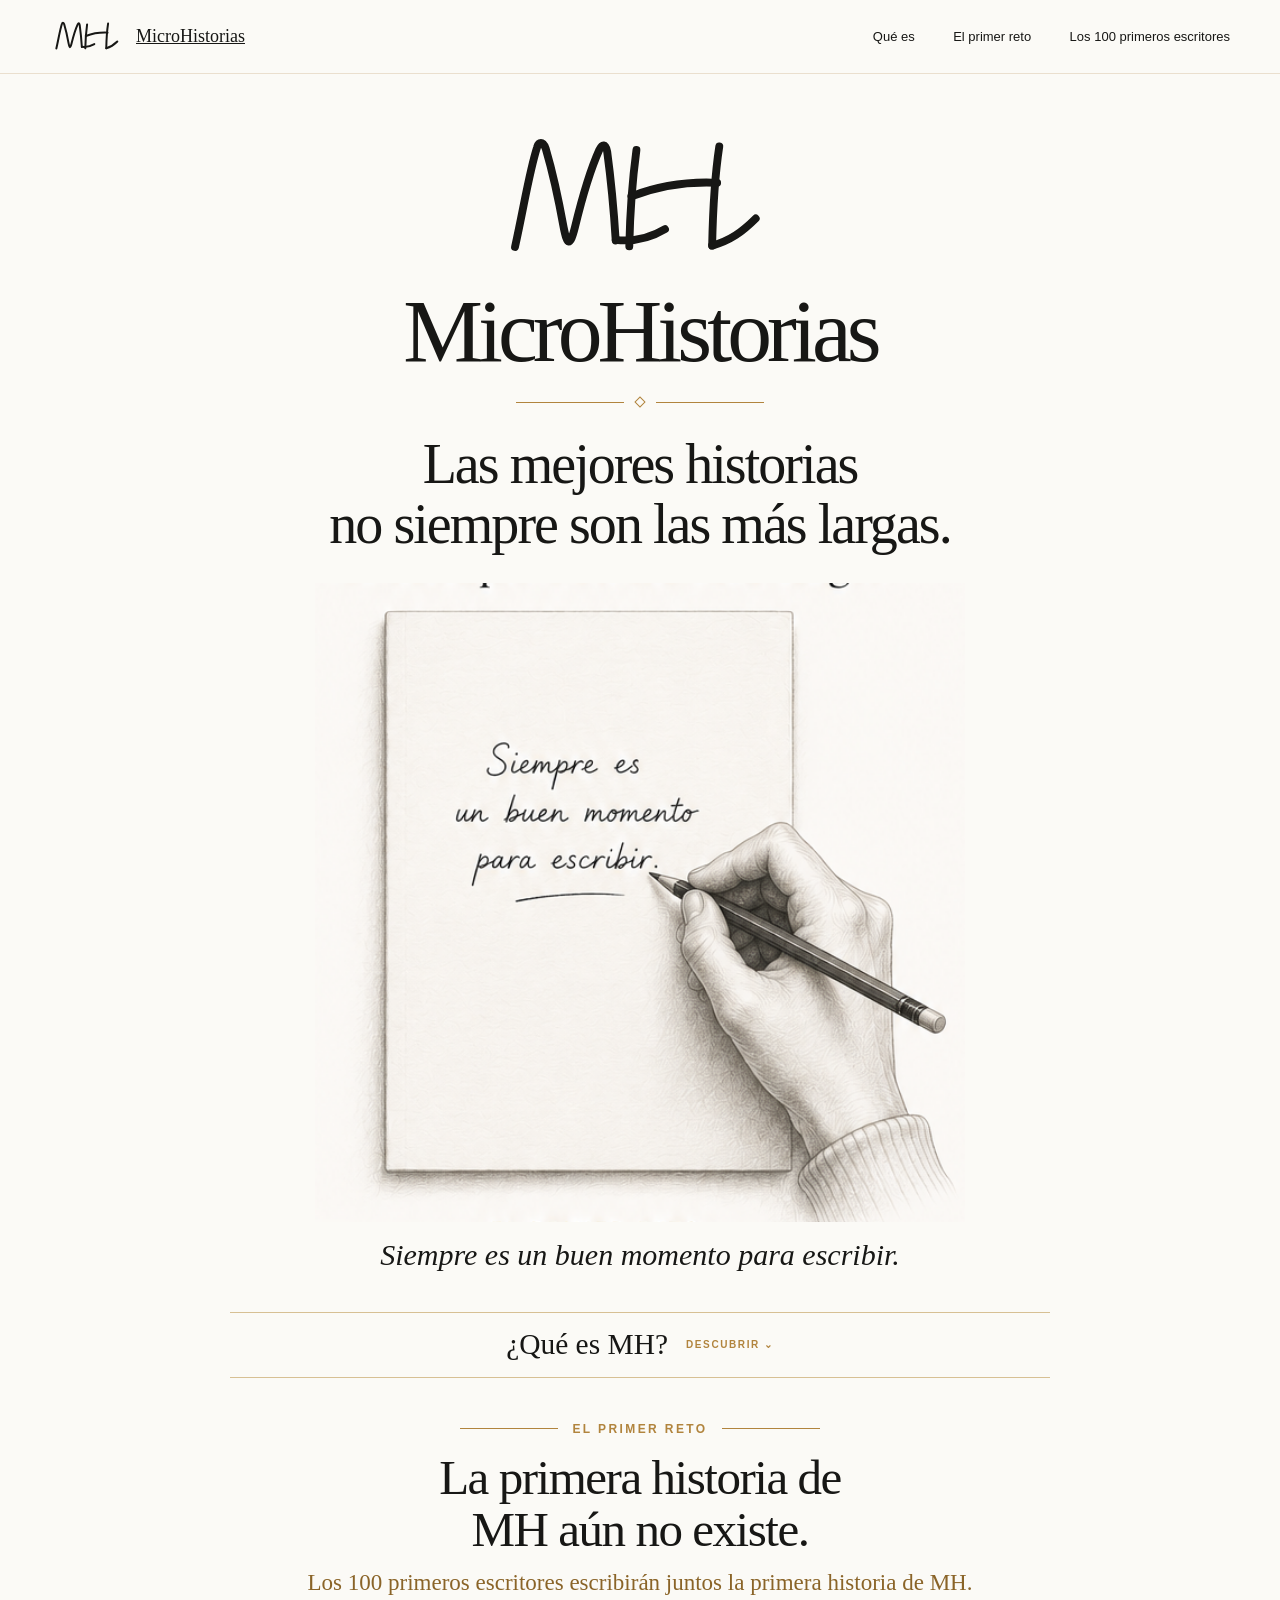
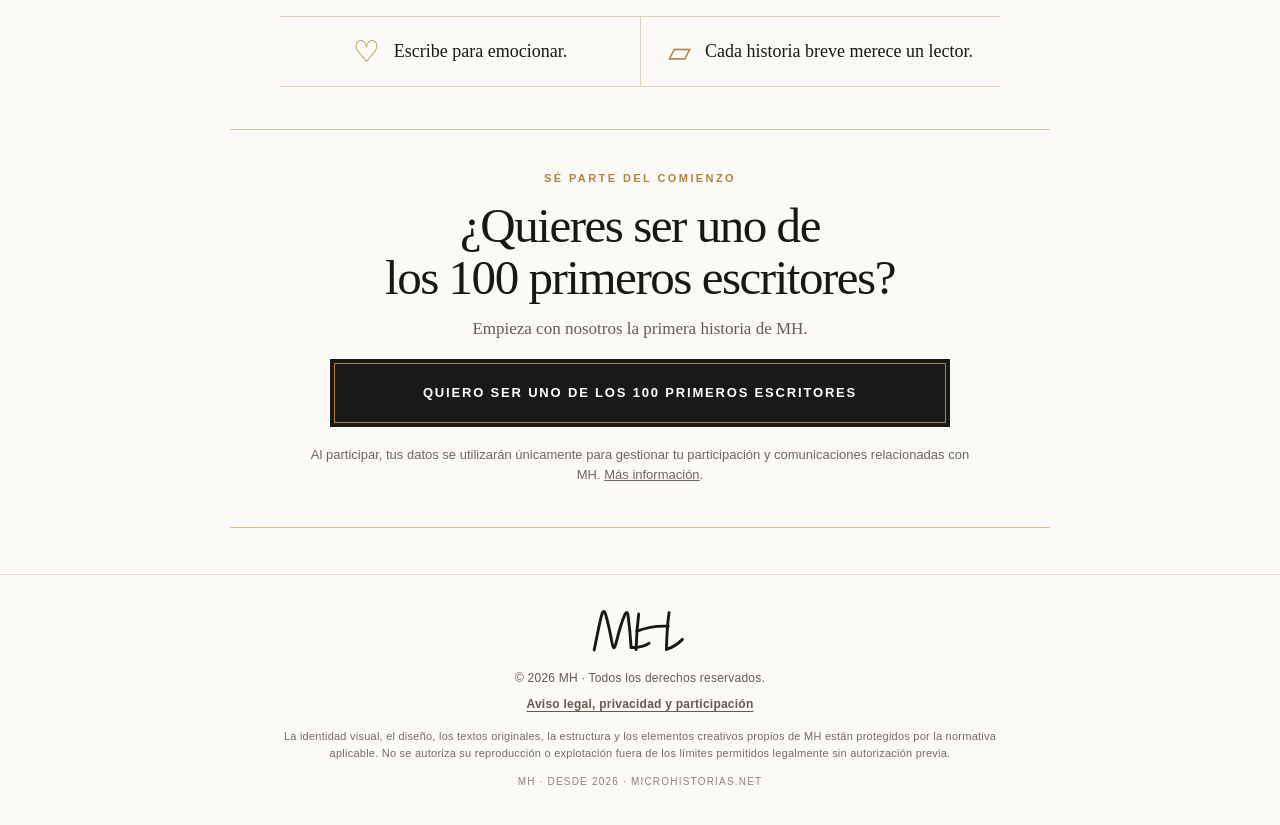
==== index.html @ b9668e1f "Add files via upload" ====
<!doctype html>
<html lang="es">
<head>
  <meta charset="utf-8">
  <meta name="viewport" content="width=device-width, initial-scale=1">
  <meta name="theme-color" content="#fbfaf6">
  <title>MH · MicroHistorias — Historias breves que emocionan</title>
  <meta name="description" content="MH · MicroHistorias es una comunidad para escribir, leer y compartir historias breves. Los 100 primeros escritores crearán juntos la primera historia de la comunidad.">
  <link rel="canonical" href="https://microhistorias.net/">
  <meta property="og:title" content="MH · MicroHistorias">
  <meta property="og:description" content="Las mejores historias no siempre son las más largas.">
  <meta property="og:type" content="website">
  <meta property="og:url" content="https://microhistorias.net/">
  <meta property="og:image" content="https://microhistorias.net/assets/social-share.jpg">
  <link rel="stylesheet" href="style.css">
</head>
<body>
  <header class="site-header">
    <a class="brand" href="#inicio" aria-label="MH · MicroHistorias">
      <img class="mh-logo-small" src="assets/mh-manuscrito.svg" alt="MH">
      <span class="brand-word">MicroHistorias</span>
    </a>
    <nav aria-label="Navegación principal">
      <a href="#que-es">Qué es</a>
      <a href="#reto">El primer reto</a>
      <a href="#participar">Los 100 primeros escritores</a>
    </nav>
  </header>

  <main id="inicio">
    <section class="hero">
      <img class="mh-logo-hero" src="assets/mh-manuscrito.svg" alt="MH">
      <div class="brand-large">MicroHistorias</div>
      <div class="ornament"><span></span><i></i><span></span></div>
      <h1>Las mejores historias<br>no siempre son las más largas.</h1>
      <div class="writing-wrap">
        <img src="assets/mano-escritura.png" alt="Una mano escribiendo sobre una hoja">
      </div>
      <p class="hero-line">Siempre es un buen momento para escribir.</p>
    </section>

    <section class="about" id="que-es">
      <details>
        <summary>
          <span>¿Qué es MH?</span>
          <small>Descubrir ⌄</small>
        </summary>
        <div class="paper-note">
          <h2>Bienvenido.</h2>
          <p>MH nace para quienes creen que una buena historia no necesita muchas páginas.</p>
          <p>Es una comunidad para escribir, leer y compartir historias breves.</p>
          <p>Un lugar para emocionar con pocas palabras y descubrir el placer de escribir.</p>
        </div>
      </details>
    </section>

    <section class="challenge" id="reto">
      <div class="section-label"><span></span><b>El primer reto</b><span></span></div>
      <h2>La primera historia de<br>MH aún no existe.</h2>
      <p class="lead">Los 100 primeros escritores escribirán juntos la primera historia de MH.</p>
      <div class="principles">
        <div><strong>♡</strong><p>Escribe para emocionar.</p></div>
        <div><strong>▱</strong><p>Cada historia breve merece un lector.</p></div>
      </div>
    </section>

    <section class="participate" id="participar">
      <p class="eyebrow">Sé parte del comienzo</p>
      <h2>¿Quieres ser uno de<br>los 100 primeros escritores?</h2>
      <p>Empieza con nosotros la primera historia de MH.</p>
      <a class="cta" href="mailto:info@microhistorias.net?subject=Quiero%20participar%20en%20MH&body=Hola%20MH%2C%0A%0AQuiero%20participar%20en%20MH.%0A%0ANombre%3A%0A%0A---%0AAl%20enviar%20este%20correo%2C%20autorizo%20a%20MH%20a%20utilizar%20mi%20nombre%20y%20direcci%C3%B3n%20de%20correo%20exclusivamente%20para%20gestionar%20mi%20participaci%C3%B3n%20y%20enviarme%20comunicaciones%20directamente%20relacionadas%20con%20MH.%20Puedo%20solicitar%20la%20baja%20en%20cualquier%20momento%20escribiendo%20a%20info%40microhistorias.net.%20He%20le%C3%ADdo%20el%20Aviso%20legal%20y%20la%20Pol%C3%ADtica%20de%20Privacidad%20de%20MH.">
        Quiero ser uno de los 100 primeros escritores
      </a>
      <p class="privacy-short">Al participar, tus datos se utilizarán únicamente para gestionar tu participación y comunicaciones relacionadas con MH. <a href="aviso-legal.html#privacidad">Más información</a>.</p>
    </section>
  </main>

  <footer class="site-footer">
    <img class="mh-logo-footer" src="assets/mh-manuscrito.svg" alt="MH">
    <p>© 2026 MH · Todos los derechos reservados.</p>
    <p><a class="legal-main-link" href="aviso-legal.html">Aviso legal, privacidad y participación</a></p>
    <p class="legal-note">La identidad visual, el diseño, los textos originales, la estructura y los elementos creativos propios de MH están protegidos por la normativa aplicable. No se autoriza su reproducción o explotación fuera de los límites permitidos legalmente sin autorización previa.</p>
    <p class="since">MH · Desde 2026 · microhistorias.net</p>
  </footer>
</body>
</html>
---- style.css ----
:root{
  --paper:#fbfaf6;
  --ink:#171715;
  --gold:#b1843d;
  --line:#dfd2bd;
  --soft:#f6f1e8;
  --muted:#625b51;
}
*{box-sizing:border-box}
html{scroll-behavior:smooth;scroll-padding-top:88px}
body{margin:0;background:var(--paper);color:var(--ink);font-family:Georgia,"Times New Roman",serif;-webkit-font-smoothing:antialiased}
a{color:inherit}
.site-header{position:sticky;top:0;z-index:50;min-height:74px;display:flex;align-items:center;justify-content:space-between;gap:28px;padding:0 max(24px,calc((100vw - 1180px)/2));background:rgba(251,250,246,.96);border-bottom:1px solid #eadfce;backdrop-filter:blur(10px)}
.brand-mark{display:block;width:76px;height:48px;flex:0 0 auto;text-decoration:none}
.brand-mark svg{display:block;width:100%;height:100%;overflow:visible}
.brand-mark text{font:italic 64px "Brush Script MT","Segoe Script","Snell Roundhand",cursive;fill:var(--ink)}
.brand-mark path{fill:none;stroke:var(--ink);stroke-width:2;stroke-linecap:round}
.site-header nav{display:flex;align-items:center;gap:clamp(24px,3vw,46px);font:13px Arial,sans-serif;white-space:nowrap}
.site-header nav a{text-decoration:none}.site-header nav a:hover{opacity:.58}
.menu-toggle{display:none;border:0;background:transparent;color:var(--ink);font:13px Arial,sans-serif;padding:10px 0}
.hero{width:min(1040px,calc(100% - 40px));margin:auto;text-align:center;padding:44px 0 2px}
.brand-large{font-size:clamp(56px,7vw,92px);letter-spacing:-.055em;line-height:.94;margin:0}
.ornament{display:flex;align-items:center;justify-content:center;gap:12px;margin:25px 0 29px;color:var(--gold)}
.ornament span{width:108px;height:1px;background:currentColor}.ornament i{width:8px;height:8px;border:1px solid currentColor;transform:rotate(45deg)}
h1{font-size:clamp(38px,4.45vw,56px);line-height:1.07;font-weight:400;letter-spacing:-.035em;margin:0 0 20px}
.writing-wrap{width:min(570px,92%);margin:0 auto;overflow:hidden}.writing-wrap img{width:100%;height:auto;display:block}
.about{width:min(820px,calc(100% - 40px));margin:-4px auto 42px}
.about details{border-top:1px solid #d7c094;border-bottom:1px solid #d7c094}
.about summary{list-style:none;cursor:pointer;min-height:64px;display:flex;align-items:center;justify-content:center;gap:18px;font-size:clamp(22px,2.3vw,30px)}
.about summary::-webkit-details-marker{display:none}.about summary::marker{content:""}
.about summary small{color:var(--gold);font:700 10px Arial,sans-serif;letter-spacing:.16em;text-transform:uppercase}
.paper-note{margin:0 0 22px;padding:38px 48px;background:var(--soft);border:1px solid #eadfce;box-shadow:0 14px 36px rgba(58,43,19,.045);font-family:"Bradley Hand","Segoe Print","Apple Chancery",cursive}
.paper-note h2{font-size:38px;margin:0 0 14px;font-weight:400}.paper-note p{font-size:22px;line-height:1.45;margin:0 0 12px}
.challenge{width:min(940px,calc(100% - 40px));margin:auto;text-align:center;padding:0 0 38px}
.section-label{display:flex;justify-content:center;align-items:center;gap:14px;color:var(--gold);font:700 12px Arial,sans-serif;letter-spacing:.2em;text-transform:uppercase}
.section-label span{width:98px;height:1px;background:currentColor}
.challenge h2,.participate h2{font-size:clamp(34px,4vw,49px);line-height:1.07;font-weight:400;letter-spacing:-.03em;margin:16px 0 0}
.lead{font-size:clamp(18px,2vw,23px);color:#8a6428;max-width:760px;margin:13px auto 20px}
.principles{width:min(720px,100%);margin:auto;display:grid;grid-template-columns:1fr 1fr;border-top:1px solid var(--line);border-bottom:1px solid var(--line)}
.principles>div{display:flex;align-items:center;justify-content:center;gap:14px;padding:17px 20px}.principles>div+div{border-left:1px solid var(--line)}
.principles strong{color:var(--gold);font:30px Arial}.principles p{font-size:18px;margin:0}
.participate{width:min(820px,calc(100% - 40px));margin:0 auto 50px;padding:34px 36px 42px;text-align:center;border-top:1px solid #d7c094;border-bottom:1px solid #d7c094}
.eyebrow{color:var(--gold);font:700 11px Arial,sans-serif;letter-spacing:.22em;text-transform:uppercase;margin:0 0 10px}
.participate>p:not(.eyebrow){font-size:17px;color:var(--muted);margin:14px 0 20px}
.cta{display:inline-flex;align-items:center;justify-content:center;width:min(620px,100%);min-height:68px;padding:17px 24px;background:#191917;color:#fff;text-decoration:none;outline:1px solid var(--gold);outline-offset:-5px;font:700 13px/1.35 Arial,sans-serif;letter-spacing:.14em;text-transform:uppercase;transition:transform .18s ease,opacity .18s ease}
.cta:hover{transform:translateY(-1px);opacity:.92}
.faq{width:min(820px,calc(100% - 40px));margin:0 auto 62px;text-align:center}
.faq>h2{font-size:42px;font-weight:400;margin:0 0 22px}.faq>.eyebrow{margin-bottom:5px}
.faq details{text-align:left;border-top:1px solid var(--line);padding:0}.faq details:last-child{border-bottom:1px solid var(--line)}
.faq summary{cursor:pointer;list-style:none;font-size:20px;padding:19px 42px 19px 0;position:relative}.faq summary::-webkit-details-marker{display:none}.faq summary::marker{content:""}
.faq summary::after{content:"+";position:absolute;right:4px;top:16px;color:var(--gold);font:26px Arial,sans-serif}.faq details[open] summary::after{content:"−"}
.faq p{font-size:17px;line-height:1.55;color:var(--muted);margin:0;padding:0 44px 20px 0}
footer{text-align:center;border-top:1px solid #eadfce;padding:24px 20px 30px;font:12px Arial,sans-serif;color:var(--muted)}
footer p{margin:4px 0}.footer-flourish{color:var(--gold);font-size:22px;margin-bottom:6px}.domain{letter-spacing:.22em;color:var(--ink);margin-top:12px}
@media(max-width:760px){
  html{scroll-padding-top:68px}
  .site-header{min-height:64px;padding:0 16px;align-items:center}
  .brand-mark{width:64px;height:42px}
  .menu-toggle{display:block}
  .site-header nav{position:absolute;left:0;right:0;top:64px;display:none;flex-direction:column;align-items:flex-start;gap:0;padding:8px 18px 16px;background:rgba(251,250,246,.99);border-bottom:1px solid #eadfce;white-space:normal}
  .site-header nav.is-open{display:flex}.site-header nav a{width:100%;padding:12px 0;border-bottom:1px solid #eee4d5}
  .hero{padding-top:28px;width:calc(100% - 28px)}
  .brand-large{font-size:clamp(48px,15vw,66px)}
  .ornament{margin:18px 0 22px}.ornament span{width:58px}
  h1{font-size:clamp(31px,9.5vw,41px);margin-bottom:12px}
  .writing-wrap{width:min(430px,100%)}
  .about,.challenge,.participate,.faq{width:calc(100% - 28px)}
  .about{margin-top:0;margin-bottom:36px}.about summary{min-height:58px;flex-direction:column;gap:3px;font-size:23px}.paper-note{padding:28px 20px}.paper-note h2{font-size:32px}.paper-note p{font-size:19px}
  .challenge{padding-bottom:34px}.section-label span{width:44px}.challenge h2,.participate h2{font-size:clamp(31px,9.2vw,40px)}.lead{font-size:17px;max-width:320px}
  .principles{grid-template-columns:1fr}.principles>div{padding:14px}.principles>div+div{border-left:0;border-top:1px solid var(--line)}.principles p{font-size:17px}
  .participate{padding:28px 14px 34px;margin-bottom:42px}.participate>p:not(.eyebrow){font-size:16px}.cta{min-height:62px;font-size:11px;letter-spacing:.09em;padding:15px 16px}
  .faq{margin-bottom:46px}.faq>h2{font-size:36px}.faq summary{font-size:18px;padding:17px 36px 17px 0}.faq p{font-size:16px;padding-right:28px}
}
@media(prefers-reduced-motion:reduce){html{scroll-behavior:auto}.cta{transition:none}}


/* ===== MH V3 ===== */
.mh-mark,.mh-hero,.footer-mark{
  font-family:"Bradley Hand","Segoe Print","Apple Chancery","Snell Roundhand",cursive;
  font-style:italic;
  font-weight:400;
}
.brand{display:flex;align-items:center;gap:12px}
.mh-mark{font-size:38px;line-height:1;transform:rotate(-5deg);letter-spacing:-.08em}
.brand-word{font-size:18px}
.mh-hero{font-size:clamp(72px,10vw,120px);line-height:.8;margin-bottom:18px;transform:rotate(-4deg);letter-spacing:-.09em}
.hero-line{font-size:clamp(22px,2.6vw,30px);font-style:italic;margin:16px 0 8px}
.privacy-short{max-width:680px;margin:18px auto 0 !important;font:13px/1.55 Arial,sans-serif !important;color:#6d665d !important}
.privacy-short a{color:inherit}
.faq{width:min(820px,calc(100% - 40px));margin:0 auto 72px;padding-top:8px}
.faq>.eyebrow{text-align:center}
.faq details{border-top:1px solid var(--line);padding:0}
.faq details:last-child{border-bottom:1px solid var(--line)}
.faq summary{cursor:pointer;list-style:none;padding:22px 4px;font-size:21px;display:flex;justify-content:space-between;gap:20px}
.faq summary::-webkit-details-marker{display:none}
.faq summary::after{content:"+";font:24px Arial,sans-serif;color:var(--gold)}
.faq details[open] summary::after{content:"−"}
.faq details p{font-size:17px;line-height:1.55;color:#625b51;margin:0 4px 22px;max-width:720px}
.site-footer{text-align:center;border-top:1px solid #eadfce;padding:34px 20px 38px;font:12px/1.6 Arial,sans-serif;letter-spacing:.02em}
.footer-mark{font-size:52px;line-height:1;margin-bottom:8px;transform:rotate(-4deg)}
.site-footer nav{display:flex;justify-content:center;gap:18px;flex-wrap:wrap;margin:10px 0 16px}
.site-footer a{color:inherit}
.legal-note{max-width:850px;margin:0 auto;color:#736c62;font-size:11px}
.since{margin-top:16px;letter-spacing:.12em;text-transform:uppercase;font-size:10px;color:#8b8379}
.legal-page{width:min(820px,calc(100% - 40px));margin:0 auto;padding:72px 0 90px}
.legal-page .mh-hero{font-size:72px;text-align:center}
.legal-page h1{font-size:clamp(38px,5vw,56px);text-align:center;margin-bottom:34px}
.legal-page h2{font-size:28px;font-weight:400;margin:34px 0 12px}
.legal-page p,.legal-page li{font-size:17px;line-height:1.65}
.legal-page .legal-disclaimer{margin-top:42px;padding-top:20px;border-top:1px solid var(--line);font:13px/1.6 Arial,sans-serif;color:#6f685f}
.legal-page .back{display:inline-block;margin-top:36px;font:13px Arial,sans-serif;color:inherit}
@media(max-width:620px){
  .mh-mark{font-size:34px}
  .brand-word{display:none}
  .mh-hero{font-size:72px;margin-bottom:12px}
  .hero-line{font-size:21px}
  .site-footer nav{gap:12px}
}

/* ===== MH V4 ===== */
.legal-main-link{font-weight:700;text-underline-offset:3px}
.legal-intro{text-align:center;color:#6f685f;max-width:650px;margin:-12px auto 30px}
.legal-index{display:flex;justify-content:center;gap:10px 18px;flex-wrap:wrap;margin:0 auto 46px;padding:18px 0;border-top:1px solid var(--line);border-bottom:1px solid var(--line);font:12px Arial,sans-serif;text-transform:uppercase;letter-spacing:.09em}
.legal-index a{color:inherit;text-decoration:none}
.legal-page section{scroll-margin-top:90px}
.legal-page section+section{margin-top:42px}
@media(max-width:620px){
  .legal-index{justify-content:flex-start}
}

/* ===== MH V5 CORRECCIONES ===== */
.mh-logo-small{
  width:76px;
  height:auto;
  display:block;
}
.mh-logo-hero{
  width:min(300px,55vw);
  height:auto;
  display:block;
  margin:0 auto 12px;
}
.mh-logo-footer{
  width:110px;
  height:auto;
  display:block;
  margin:0 auto 8px;
}
.brand{
  display:flex;
  align-items:center;
  gap:10px;
}
.brand-word{
  font-size:18px;
}
.hero{
  width:min(1040px,calc(100% - 40px));
  margin:0 auto;
  text-align:center;
  padding:46px 0 20px;
}
.brand-large{
  margin-top:0;
}
.writing-wrap{
  width:min(650px,92%);
  margin:28px auto 0;
  display:flex;
  justify-content:center;
  align-items:center;
  overflow:visible;
}
.writing-wrap img{
  width:100%;
  max-width:650px;
  height:auto;
  display:block;
  margin:0 auto;
  object-fit:contain;
  object-position:center;
}
.hero-line{
  margin:16px auto 6px;
}
.about{
  margin-top:14px;
  margin-bottom:44px;
}
.challenge{
  padding-bottom:42px;
}
.participate{
  margin-bottom:46px;
  padding-top:42px;
  padding-bottom:42px;
}
.site-footer{
  padding-top:28px;
  padding-bottom:28px;
}
.site-footer p{
  margin:7px auto;
}
.legal-note{
  max-width:760px;
  margin-top:14px !important;
  line-height:1.55;
}
.since{
  margin-top:12px !important;
}
.faq{display:none!important}

@media(max-width:620px){
  .site-header{
    min-height:60px;
  }
  .mh-logo-small{
    width:60px;
  }
  .brand-word{
    display:none;
  }
  .hero{
    padding-top:24px;
    width:calc(100% - 24px);
  }
  .mh-logo-hero{
    width:min(240px,62vw);
    margin-bottom:8px;
  }
  .writing-wrap{
    width:96%;
    margin-top:18px;
  }
  .about{
    margin-top:6px;
    margin-bottom:36px;
  }
  .challenge{
    padding-bottom:34px;
  }
  .participate{
    margin-bottom:34px;
    padding:34px 16px;
  }
  .mh-logo-footer{
    width:90px;
  }
  .legal-note{
    max-width:95%;
  }
}
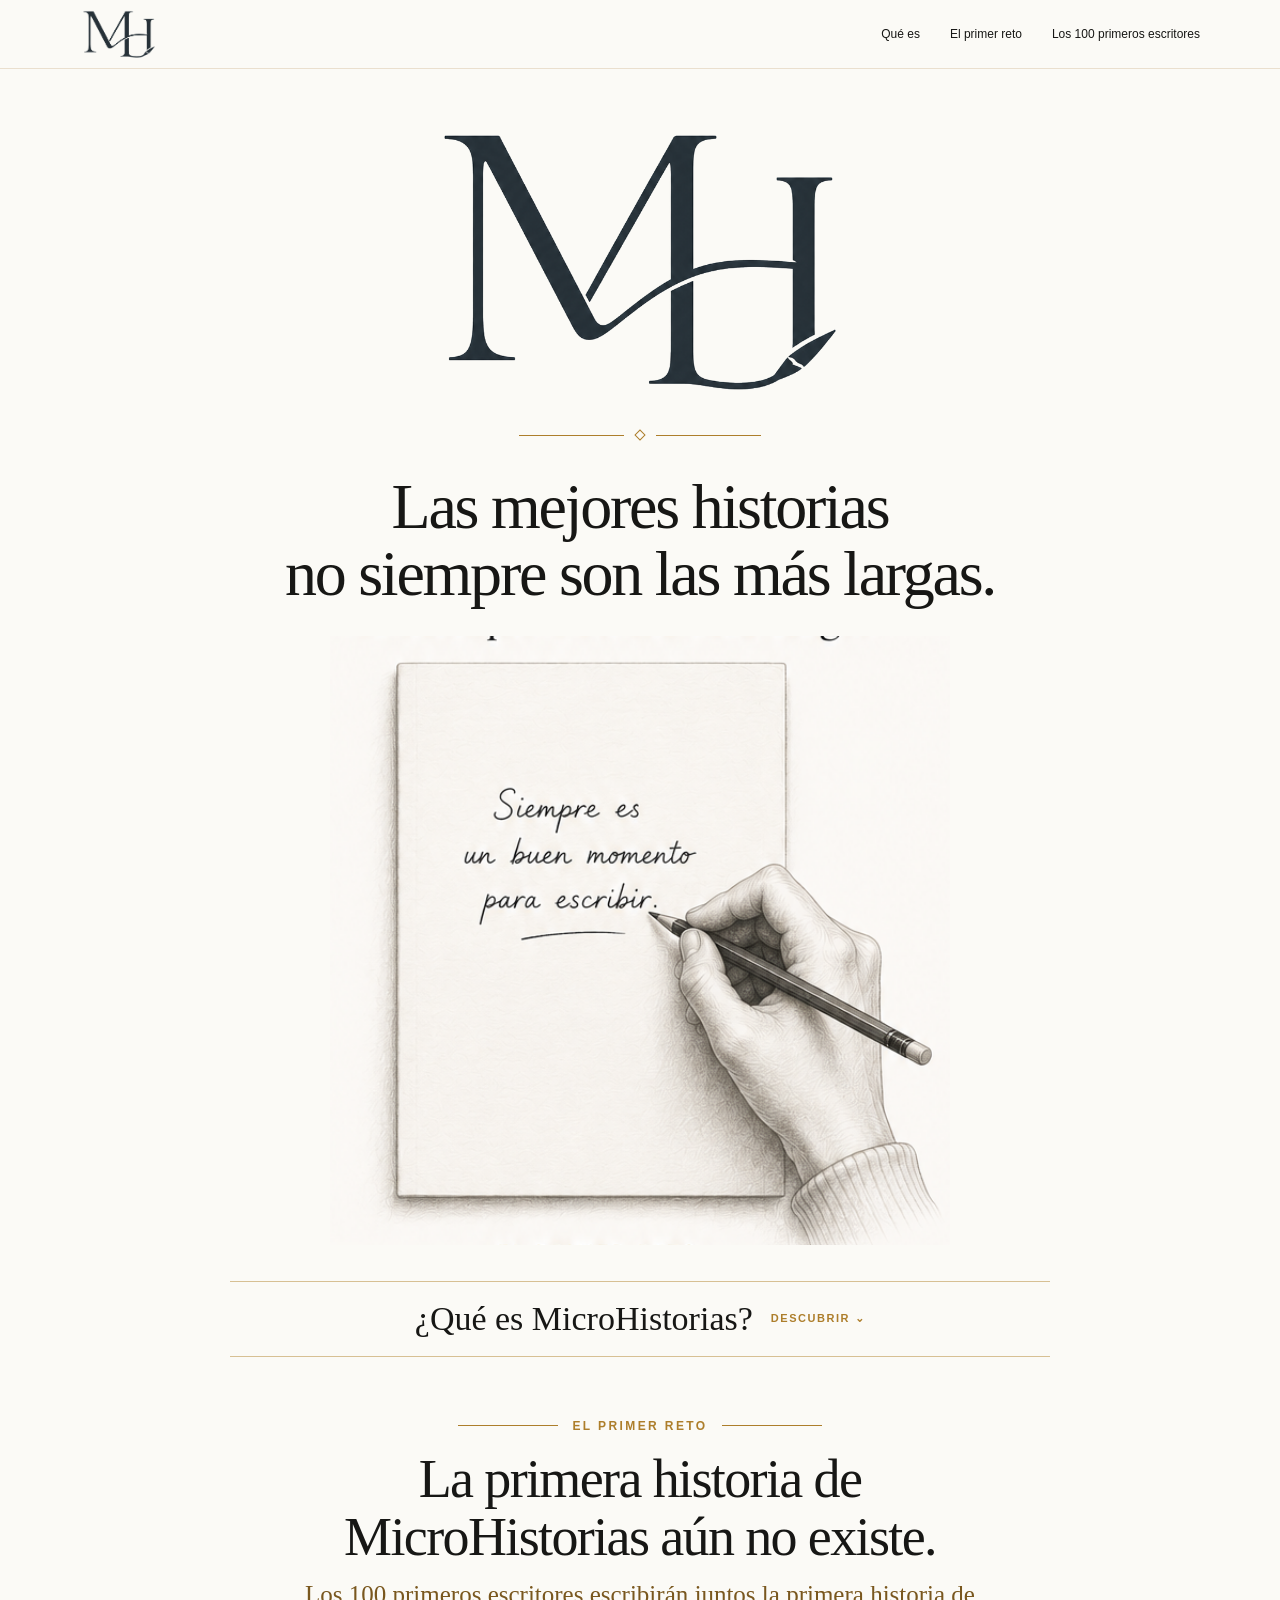
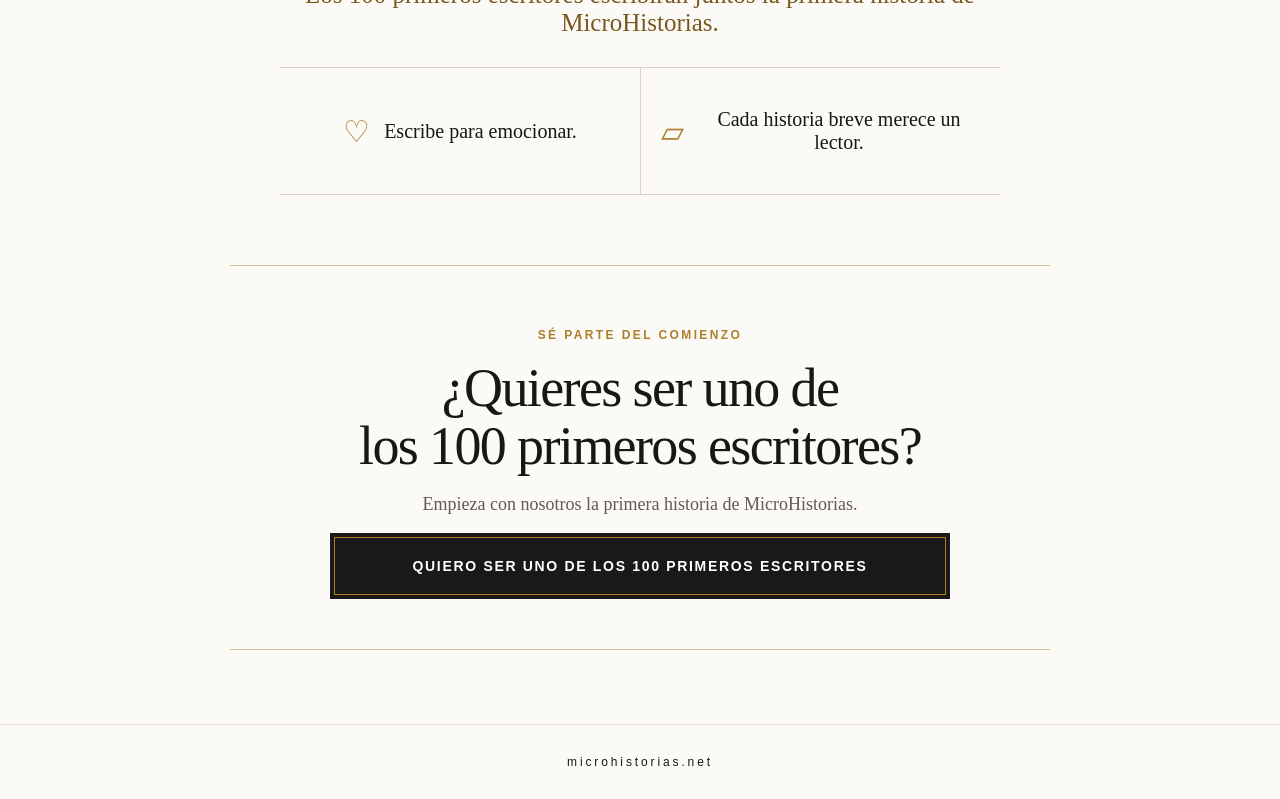
==== commit 0e4e5e01: "Add files via upload" ====
--- a/index.html
+++ b/index.html
@@ -4,23 +4,20 @@
   <meta charset="utf-8">
   <meta name="viewport" content="width=device-width, initial-scale=1">
   <meta name="theme-color" content="#fbfaf6">
-  <title>MH · MicroHistorias — Historias breves que emocionan</title>
-  <meta name="description" content="MH · MicroHistorias es una comunidad para escribir, leer y compartir historias breves. Los 100 primeros escritores crearán juntos la primera historia de la comunidad.">
-  <link rel="canonical" href="https://microhistorias.net/">
-  <meta property="og:title" content="MH · MicroHistorias">
+  <title>MicroHistorias — Historias breves que emocionan</title>
+  <meta name="description" content="MicroHistorias es una comunidad para escribir, leer y compartir historias breves. Los 100 primeros escritores crearán juntos la primera historia de la comunidad.">
+  <meta property="og:title" content="MicroHistorias">
   <meta property="og:description" content="Las mejores historias no siempre son las más largas.">
   <meta property="og:type" content="website">
   <meta property="og:url" content="https://microhistorias.net/">
-  <meta property="og:image" content="https://microhistorias.net/assets/social-share.jpg">
   <link rel="stylesheet" href="style.css">
 </head>
 <body>
   <header class="site-header">
-    <a class="brand" href="#inicio" aria-label="MH · MicroHistorias">
-      <img class="mh-logo-small" src="assets/mh-manuscrito.svg" alt="MH">
-      <span class="brand-word">MicroHistorias</span>
+    <a class="brand" href="#inicio" aria-label="MicroHistorias">
+      <img src="assets/logo-mh.png" alt="MicroHistorias">
     </a>
-    <nav aria-label="Navegación principal">
+    <nav>
       <a href="#que-es">Qué es</a>
       <a href="#reto">El primer reto</a>
       <a href="#participar">Los 100 primeros escritores</a>
@@ -29,25 +26,26 @@
 
   <main id="inicio">
     <section class="hero">
-      <img class="mh-logo-hero" src="assets/mh-manuscrito.svg" alt="MH">
-      <div class="brand-large">MicroHistorias</div>
+      <div class="brand-large" aria-label="MicroHistorias">
+        <img src="assets/logo-mh.png" alt="MicroHistorias">
+      </div>
       <div class="ornament"><span></span><i></i><span></span></div>
       <h1>Las mejores historias<br>no siempre son las más largas.</h1>
+
       <div class="writing-wrap">
-        <img src="assets/mano-escritura.png" alt="Una mano escribiendo sobre una hoja">
+        <img src="assets/mano-escritura.png" alt="Una mano escribiendo en una hoja">
       </div>
-      <p class="hero-line">Siempre es un buen momento para escribir.</p>
     </section>
 
     <section class="about" id="que-es">
       <details>
         <summary>
-          <span>¿Qué es MH?</span>
+          <span>¿Qué es MicroHistorias?</span>
           <small>Descubrir ⌄</small>
         </summary>
         <div class="paper-note">
           <h2>Bienvenido.</h2>
-          <p>MH nace para quienes creen que una buena historia no necesita muchas páginas.</p>
+          <p>MicroHistorias nace para quienes creen que una buena historia no necesita muchas páginas.</p>
           <p>Es una comunidad para escribir, leer y compartir historias breves.</p>
           <p>Un lugar para emocionar con pocas palabras y descubrir el placer de escribir.</p>
         </div>
@@ -56,8 +54,9 @@
 
     <section class="challenge" id="reto">
       <div class="section-label"><span></span><b>El primer reto</b><span></span></div>
-      <h2>La primera historia de<br>MH aún no existe.</h2>
-      <p class="lead">Los 100 primeros escritores escribirán juntos la primera historia de MH.</p>
+      <h2>La primera historia de<br>MicroHistorias aún no existe.</h2>
+      <p class="lead">Los 100 primeros escritores escribirán juntos la primera historia de MicroHistorias.</p>
+
       <div class="principles">
         <div><strong>♡</strong><p>Escribe para emocionar.</p></div>
         <div><strong>▱</strong><p>Cada historia breve merece un lector.</p></div>
@@ -67,20 +66,13 @@
     <section class="participate" id="participar">
       <p class="eyebrow">Sé parte del comienzo</p>
       <h2>¿Quieres ser uno de<br>los 100 primeros escritores?</h2>
-      <p>Empieza con nosotros la primera historia de MH.</p>
-      <a class="cta" href="mailto:info@microhistorias.net?subject=Quiero%20participar%20en%20MH&body=Hola%20MH%2C%0A%0AQuiero%20participar%20en%20MH.%0A%0ANombre%3A%0A%0A---%0AAl%20enviar%20este%20correo%2C%20autorizo%20a%20MH%20a%20utilizar%20mi%20nombre%20y%20direcci%C3%B3n%20de%20correo%20exclusivamente%20para%20gestionar%20mi%20participaci%C3%B3n%20y%20enviarme%20comunicaciones%20directamente%20relacionadas%20con%20MH.%20Puedo%20solicitar%20la%20baja%20en%20cualquier%20momento%20escribiendo%20a%20info%40microhistorias.net.%20He%20le%C3%ADdo%20el%20Aviso%20legal%20y%20la%20Pol%C3%ADtica%20de%20Privacidad%20de%20MH.">
+      <p>Empieza con nosotros la primera historia de MicroHistorias.</p>
+      <a class="cta" href="mailto:info@microhistorias.net?subject=Quiero%20ser%20uno%20de%20los%20100%20primeros%20escritores&body=Hola%20MicroHistorias%2C%0A%0AQuiero%20ser%20uno%20de%20los%20100%20primeros%20escritores.%0A%0ANombre%3A%0A">
         Quiero ser uno de los 100 primeros escritores
       </a>
-      <p class="privacy-short">Al participar, tus datos se utilizarán únicamente para gestionar tu participación y comunicaciones relacionadas con MH. <a href="aviso-legal.html#privacidad">Más información</a>.</p>
     </section>
   </main>
 
-  <footer class="site-footer">
-    <img class="mh-logo-footer" src="assets/mh-manuscrito.svg" alt="MH">
-    <p>© 2026 MH · Todos los derechos reservados.</p>
-    <p><a class="legal-main-link" href="aviso-legal.html">Aviso legal, privacidad y participación</a></p>
-    <p class="legal-note">La identidad visual, el diseño, los textos originales, la estructura y los elementos creativos propios de MH están protegidos por la normativa aplicable. No se autoriza su reproducción o explotación fuera de los límites permitidos legalmente sin autorización previa.</p>
-    <p class="since">MH · Desde 2026 · microhistorias.net</p>
-  </footer>
+  <footer>microhistorias.net</footer>
 </body>
 </html>
--- a/style.css
+++ b/style.css
@@ -1,254 +1,10 @@
-:root{
-  --paper:#fbfaf6;
-  --ink:#171715;
-  --gold:#b1843d;
-  --line:#dfd2bd;
-  --soft:#f6f1e8;
-  --muted:#625b51;
-}
-*{box-sizing:border-box}
-html{scroll-behavior:smooth;scroll-padding-top:88px}
-body{margin:0;background:var(--paper);color:var(--ink);font-family:Georgia,"Times New Roman",serif;-webkit-font-smoothing:antialiased}
-a{color:inherit}
-.site-header{position:sticky;top:0;z-index:50;min-height:74px;display:flex;align-items:center;justify-content:space-between;gap:28px;padding:0 max(24px,calc((100vw - 1180px)/2));background:rgba(251,250,246,.96);border-bottom:1px solid #eadfce;backdrop-filter:blur(10px)}
-.brand-mark{display:block;width:76px;height:48px;flex:0 0 auto;text-decoration:none}
-.brand-mark svg{display:block;width:100%;height:100%;overflow:visible}
-.brand-mark text{font:italic 64px "Brush Script MT","Segoe Script","Snell Roundhand",cursive;fill:var(--ink)}
-.brand-mark path{fill:none;stroke:var(--ink);stroke-width:2;stroke-linecap:round}
-.site-header nav{display:flex;align-items:center;gap:clamp(24px,3vw,46px);font:13px Arial,sans-serif;white-space:nowrap}
-.site-header nav a{text-decoration:none}.site-header nav a:hover{opacity:.58}
-.menu-toggle{display:none;border:0;background:transparent;color:var(--ink);font:13px Arial,sans-serif;padding:10px 0}
-.hero{width:min(1040px,calc(100% - 40px));margin:auto;text-align:center;padding:44px 0 2px}
-.brand-large{font-size:clamp(56px,7vw,92px);letter-spacing:-.055em;line-height:.94;margin:0}
-.ornament{display:flex;align-items:center;justify-content:center;gap:12px;margin:25px 0 29px;color:var(--gold)}
-.ornament span{width:108px;height:1px;background:currentColor}.ornament i{width:8px;height:8px;border:1px solid currentColor;transform:rotate(45deg)}
-h1{font-size:clamp(38px,4.45vw,56px);line-height:1.07;font-weight:400;letter-spacing:-.035em;margin:0 0 20px}
-.writing-wrap{width:min(570px,92%);margin:0 auto;overflow:hidden}.writing-wrap img{width:100%;height:auto;display:block}
-.about{width:min(820px,calc(100% - 40px));margin:-4px auto 42px}
-.about details{border-top:1px solid #d7c094;border-bottom:1px solid #d7c094}
-.about summary{list-style:none;cursor:pointer;min-height:64px;display:flex;align-items:center;justify-content:center;gap:18px;font-size:clamp(22px,2.3vw,30px)}
-.about summary::-webkit-details-marker{display:none}.about summary::marker{content:""}
-.about summary small{color:var(--gold);font:700 10px Arial,sans-serif;letter-spacing:.16em;text-transform:uppercase}
-.paper-note{margin:0 0 22px;padding:38px 48px;background:var(--soft);border:1px solid #eadfce;box-shadow:0 14px 36px rgba(58,43,19,.045);font-family:"Bradley Hand","Segoe Print","Apple Chancery",cursive}
-.paper-note h2{font-size:38px;margin:0 0 14px;font-weight:400}.paper-note p{font-size:22px;line-height:1.45;margin:0 0 12px}
-.challenge{width:min(940px,calc(100% - 40px));margin:auto;text-align:center;padding:0 0 38px}
-.section-label{display:flex;justify-content:center;align-items:center;gap:14px;color:var(--gold);font:700 12px Arial,sans-serif;letter-spacing:.2em;text-transform:uppercase}
-.section-label span{width:98px;height:1px;background:currentColor}
-.challenge h2,.participate h2{font-size:clamp(34px,4vw,49px);line-height:1.07;font-weight:400;letter-spacing:-.03em;margin:16px 0 0}
-.lead{font-size:clamp(18px,2vw,23px);color:#8a6428;max-width:760px;margin:13px auto 20px}
-.principles{width:min(720px,100%);margin:auto;display:grid;grid-template-columns:1fr 1fr;border-top:1px solid var(--line);border-bottom:1px solid var(--line)}
-.principles>div{display:flex;align-items:center;justify-content:center;gap:14px;padding:17px 20px}.principles>div+div{border-left:1px solid var(--line)}
-.principles strong{color:var(--gold);font:30px Arial}.principles p{font-size:18px;margin:0}
-.participate{width:min(820px,calc(100% - 40px));margin:0 auto 50px;padding:34px 36px 42px;text-align:center;border-top:1px solid #d7c094;border-bottom:1px solid #d7c094}
-.eyebrow{color:var(--gold);font:700 11px Arial,sans-serif;letter-spacing:.22em;text-transform:uppercase;margin:0 0 10px}
-.participate>p:not(.eyebrow){font-size:17px;color:var(--muted);margin:14px 0 20px}
-.cta{display:inline-flex;align-items:center;justify-content:center;width:min(620px,100%);min-height:68px;padding:17px 24px;background:#191917;color:#fff;text-decoration:none;outline:1px solid var(--gold);outline-offset:-5px;font:700 13px/1.35 Arial,sans-serif;letter-spacing:.14em;text-transform:uppercase;transition:transform .18s ease,opacity .18s ease}
-.cta:hover{transform:translateY(-1px);opacity:.92}
-.faq{width:min(820px,calc(100% - 40px));margin:0 auto 62px;text-align:center}
-.faq>h2{font-size:42px;font-weight:400;margin:0 0 22px}.faq>.eyebrow{margin-bottom:5px}
-.faq details{text-align:left;border-top:1px solid var(--line);padding:0}.faq details:last-child{border-bottom:1px solid var(--line)}
-.faq summary{cursor:pointer;list-style:none;font-size:20px;padding:19px 42px 19px 0;position:relative}.faq summary::-webkit-details-marker{display:none}.faq summary::marker{content:""}
-.faq summary::after{content:"+";position:absolute;right:4px;top:16px;color:var(--gold);font:26px Arial,sans-serif}.faq details[open] summary::after{content:"−"}
-.faq p{font-size:17px;line-height:1.55;color:var(--muted);margin:0;padding:0 44px 20px 0}
-footer{text-align:center;border-top:1px solid #eadfce;padding:24px 20px 30px;font:12px Arial,sans-serif;color:var(--muted)}
-footer p{margin:4px 0}.footer-flourish{color:var(--gold);font-size:22px;margin-bottom:6px}.domain{letter-spacing:.22em;color:var(--ink);margin-top:12px}
-@media(max-width:760px){
-  html{scroll-padding-top:68px}
-  .site-header{min-height:64px;padding:0 16px;align-items:center}
-  .brand-mark{width:64px;height:42px}
-  .menu-toggle{display:block}
-  .site-header nav{position:absolute;left:0;right:0;top:64px;display:none;flex-direction:column;align-items:flex-start;gap:0;padding:8px 18px 16px;background:rgba(251,250,246,.99);border-bottom:1px solid #eadfce;white-space:normal}
-  .site-header nav.is-open{display:flex}.site-header nav a{width:100%;padding:12px 0;border-bottom:1px solid #eee4d5}
-  .hero{padding-top:28px;width:calc(100% - 28px)}
-  .brand-large{font-size:clamp(48px,15vw,66px)}
-  .ornament{margin:18px 0 22px}.ornament span{width:58px}
-  h1{font-size:clamp(31px,9.5vw,41px);margin-bottom:12px}
-  .writing-wrap{width:min(430px,100%)}
-  .about,.challenge,.participate,.faq{width:calc(100% - 28px)}
-  .about{margin-top:0;margin-bottom:36px}.about summary{min-height:58px;flex-direction:column;gap:3px;font-size:23px}.paper-note{padding:28px 20px}.paper-note h2{font-size:32px}.paper-note p{font-size:19px}
-  .challenge{padding-bottom:34px}.section-label span{width:44px}.challenge h2,.participate h2{font-size:clamp(31px,9.2vw,40px)}.lead{font-size:17px;max-width:320px}
-  .principles{grid-template-columns:1fr}.principles>div{padding:14px}.principles>div+div{border-left:0;border-top:1px solid var(--line)}.principles p{font-size:17px}
-  .participate{padding:28px 14px 34px;margin-bottom:42px}.participate>p:not(.eyebrow){font-size:16px}.cta{min-height:62px;font-size:11px;letter-spacing:.09em;padding:15px 16px}
-  .faq{margin-bottom:46px}.faq>h2{font-size:36px}.faq summary{font-size:18px;padding:17px 36px 17px 0}.faq p{font-size:16px;padding-right:28px}
-}
-@media(prefers-reduced-motion:reduce){html{scroll-behavior:auto}.cta{transition:none}}
-
-
-/* ===== MH V3 ===== */
-.mh-mark,.mh-hero,.footer-mark{
-  font-family:"Bradley Hand","Segoe Print","Apple Chancery","Snell Roundhand",cursive;
-  font-style:italic;
-  font-weight:400;
-}
-.brand{display:flex;align-items:center;gap:12px}
-.mh-mark{font-size:38px;line-height:1;transform:rotate(-5deg);letter-spacing:-.08em}
-.brand-word{font-size:18px}
-.mh-hero{font-size:clamp(72px,10vw,120px);line-height:.8;margin-bottom:18px;transform:rotate(-4deg);letter-spacing:-.09em}
-.hero-line{font-size:clamp(22px,2.6vw,30px);font-style:italic;margin:16px 0 8px}
-.privacy-short{max-width:680px;margin:18px auto 0 !important;font:13px/1.55 Arial,sans-serif !important;color:#6d665d !important}
-.privacy-short a{color:inherit}
-.faq{width:min(820px,calc(100% - 40px));margin:0 auto 72px;padding-top:8px}
-.faq>.eyebrow{text-align:center}
-.faq details{border-top:1px solid var(--line);padding:0}
-.faq details:last-child{border-bottom:1px solid var(--line)}
-.faq summary{cursor:pointer;list-style:none;padding:22px 4px;font-size:21px;display:flex;justify-content:space-between;gap:20px}
-.faq summary::-webkit-details-marker{display:none}
-.faq summary::after{content:"+";font:24px Arial,sans-serif;color:var(--gold)}
-.faq details[open] summary::after{content:"−"}
-.faq details p{font-size:17px;line-height:1.55;color:#625b51;margin:0 4px 22px;max-width:720px}
-.site-footer{text-align:center;border-top:1px solid #eadfce;padding:34px 20px 38px;font:12px/1.6 Arial,sans-serif;letter-spacing:.02em}
-.footer-mark{font-size:52px;line-height:1;margin-bottom:8px;transform:rotate(-4deg)}
-.site-footer nav{display:flex;justify-content:center;gap:18px;flex-wrap:wrap;margin:10px 0 16px}
-.site-footer a{color:inherit}
-.legal-note{max-width:850px;margin:0 auto;color:#736c62;font-size:11px}
-.since{margin-top:16px;letter-spacing:.12em;text-transform:uppercase;font-size:10px;color:#8b8379}
-.legal-page{width:min(820px,calc(100% - 40px));margin:0 auto;padding:72px 0 90px}
-.legal-page .mh-hero{font-size:72px;text-align:center}
-.legal-page h1{font-size:clamp(38px,5vw,56px);text-align:center;margin-bottom:34px}
-.legal-page h2{font-size:28px;font-weight:400;margin:34px 0 12px}
-.legal-page p,.legal-page li{font-size:17px;line-height:1.65}
-.legal-page .legal-disclaimer{margin-top:42px;padding-top:20px;border-top:1px solid var(--line);font:13px/1.6 Arial,sans-serif;color:#6f685f}
-.legal-page .back{display:inline-block;margin-top:36px;font:13px Arial,sans-serif;color:inherit}
-@media(max-width:620px){
-  .mh-mark{font-size:34px}
-  .brand-word{display:none}
-  .mh-hero{font-size:72px;margin-bottom:12px}
-  .hero-line{font-size:21px}
-  .site-footer nav{gap:12px}
-}
-
-/* ===== MH V4 ===== */
-.legal-main-link{font-weight:700;text-underline-offset:3px}
-.legal-intro{text-align:center;color:#6f685f;max-width:650px;margin:-12px auto 30px}
-.legal-index{display:flex;justify-content:center;gap:10px 18px;flex-wrap:wrap;margin:0 auto 46px;padding:18px 0;border-top:1px solid var(--line);border-bottom:1px solid var(--line);font:12px Arial,sans-serif;text-transform:uppercase;letter-spacing:.09em}
-.legal-index a{color:inherit;text-decoration:none}
-.legal-page section{scroll-margin-top:90px}
-.legal-page section+section{margin-top:42px}
-@media(max-width:620px){
-  .legal-index{justify-content:flex-start}
-}
-
-/* ===== MH V5 CORRECCIONES ===== */
-.mh-logo-small{
-  width:76px;
-  height:auto;
-  display:block;
-}
-.mh-logo-hero{
-  width:min(300px,55vw);
-  height:auto;
-  display:block;
-  margin:0 auto 12px;
-}
-.mh-logo-footer{
-  width:110px;
-  height:auto;
-  display:block;
-  margin:0 auto 8px;
-}
-.brand{
-  display:flex;
-  align-items:center;
-  gap:10px;
-}
-.brand-word{
-  font-size:18px;
-}
-.hero{
-  width:min(1040px,calc(100% - 40px));
-  margin:0 auto;
-  text-align:center;
-  padding:46px 0 20px;
-}
-.brand-large{
-  margin-top:0;
-}
-.writing-wrap{
-  width:min(650px,92%);
-  margin:28px auto 0;
-  display:flex;
-  justify-content:center;
-  align-items:center;
-  overflow:visible;
-}
-.writing-wrap img{
-  width:100%;
-  max-width:650px;
-  height:auto;
-  display:block;
-  margin:0 auto;
-  object-fit:contain;
-  object-position:center;
-}
-.hero-line{
-  margin:16px auto 6px;
-}
-.about{
-  margin-top:14px;
-  margin-bottom:44px;
-}
-.challenge{
-  padding-bottom:42px;
-}
-.participate{
-  margin-bottom:46px;
-  padding-top:42px;
-  padding-bottom:42px;
-}
-.site-footer{
-  padding-top:28px;
-  padding-bottom:28px;
-}
-.site-footer p{
-  margin:7px auto;
-}
-.legal-note{
-  max-width:760px;
-  margin-top:14px !important;
-  line-height:1.55;
-}
-.since{
-  margin-top:12px !important;
-}
-.faq{display:none!important}
-
-@media(max-width:620px){
-  .site-header{
-    min-height:60px;
-  }
-  .mh-logo-small{
-    width:60px;
-  }
-  .brand-word{
-    display:none;
-  }
-  .hero{
-    padding-top:24px;
-    width:calc(100% - 24px);
-  }
-  .mh-logo-hero{
-    width:min(240px,62vw);
-    margin-bottom:8px;
-  }
-  .writing-wrap{
-    width:96%;
-    margin-top:18px;
-  }
-  .about{
-    margin-top:6px;
-    margin-bottom:36px;
-  }
-  .challenge{
-    padding-bottom:34px;
-  }
-  .participate{
-    margin-bottom:34px;
-    padding:34px 16px;
-  }
-  .mh-logo-footer{
-    width:90px;
-  }
-  .legal-note{
-    max-width:95%;
-  }
-}
+:root{--paper:#fbfaf6;--ink:#171715;--gold:#ad7e2b;--line:#ddd2bf}
+*{box-sizing:border-box}html{scroll-behavior:smooth}body{margin:0;background:var(--paper);color:var(--ink);font-family:Georgia,"Times New Roman",serif}
+.site-header{position:sticky;top:0;z-index:20;min-height:68px;display:flex;align-items:center;justify-content:space-between;padding:0 max(24px,calc((100vw - 1120px)/2));background:rgba(251,250,246,.96);border-bottom:1px solid #eadfce}
+.site-header a{text-decoration:none;color:inherit}.brand{display:flex;align-items:center;min-height:68px}.brand img{display:block;width:78px;height:auto}.site-header nav{display:flex;gap:30px;font:12px Arial,sans-serif}.hero{width:min(1040px,calc(100% - 40px));margin:auto;text-align:center;padding:48px 0 28px}
+.brand-large{line-height:0}.brand-large img{display:block;width:min(430px,62vw);height:auto;margin:0 auto}.ornament{display:flex;align-items:center;justify-content:center;gap:12px;margin:22px 0 34px;color:var(--gold)}.ornament span{width:105px;height:1px;background:currentColor}.ornament i{width:8px;height:8px;border:1px solid currentColor;transform:rotate(45deg)}
+h1{font-size:clamp(42px,5.5vw,64px);line-height:1.05;font-weight:400;letter-spacing:-.035em;margin:0 0 28px}.writing-wrap{width:min(620px,100%);margin:auto;overflow:hidden}.writing-wrap img{width:100%;display:block}
+.about{width:min(820px,calc(100% - 40px));margin:8px auto 62px}.about details{border-top:1px solid #d7c094;border-bottom:1px solid #d7c094}.about summary{list-style:none;cursor:pointer;min-height:74px;display:flex;align-items:center;justify-content:center;gap:18px;font-size:clamp(24px,3vw,34px)}.about summary::-webkit-details-marker{display:none}.about summary small{color:var(--gold);font:700 11px Arial,sans-serif;letter-spacing:.14em;text-transform:uppercase}.paper-note{margin:0 0 26px;padding:46px 58px;background:#f6f1e8;border:1px solid #eadfce;box-shadow:0 16px 40px rgba(58,43,19,.05);font-family:"Bradley Hand","Segoe Print","Apple Chancery",cursive}.paper-note h2{font-size:42px;margin:0 0 18px;font-weight:400}.paper-note p{font-size:24px;line-height:1.5;margin:0 0 14px}
+.challenge{width:min(940px,calc(100% - 40px));margin:auto;text-align:center;padding:0 0 70px}.section-label{display:flex;justify-content:center;align-items:center;gap:14px;color:var(--gold);font:700 12px Arial,sans-serif;letter-spacing:.2em;text-transform:uppercase}.section-label span{width:100px;height:1px;background:currentColor}.challenge h2,.participate h2{font-size:clamp(36px,4.7vw,54px);line-height:1.07;font-weight:400;letter-spacing:-.03em;margin:18px 0 0}.lead{font-size:clamp(19px,2.4vw,25px);color:#79571e;max-width:760px;margin:15px auto 30px}.principles{width:min(720px,100%);margin:auto;display:grid;grid-template-columns:1fr 1fr;border-top:1px solid var(--line);border-bottom:1px solid var(--line)}.principles>div{display:flex;align-items:center;justify-content:center;gap:14px;padding:20px}.principles>div+div{border-left:1px solid var(--line)}.principles strong{color:var(--gold);font:30px Arial}.principles p{font-size:20px}
+.participate{width:min(820px,calc(100% - 40px));margin:0 auto 74px;padding:50px 36px;text-align:center;border-top:1px solid #d7c094;border-bottom:1px solid #d7c094}.eyebrow{color:var(--gold);font:700 12px Arial,sans-serif;letter-spacing:.2em;text-transform:uppercase}.participate>p:not(.eyebrow){font-size:18px;color:#625b51}.cta{display:inline-flex;align-items:center;justify-content:center;width:min(620px,100%);min-height:66px;padding:17px 24px;background:#191917;color:#fff;text-decoration:none;outline:1px solid var(--gold);outline-offset:-5px;font:700 14px Arial,sans-serif;letter-spacing:.12em;text-transform:uppercase}footer{text-align:center;border-top:1px solid #eadfce;padding:30px;font:12px Arial,sans-serif;letter-spacing:.24em}
+@media(max-width:620px){.site-header{padding:0 16px}.site-header nav{display:none}.brand img{width:68px}.hero{padding-top:30px;width:calc(100% - 28px)}.brand-large img{width:min(300px,74vw)}.ornament{margin:18px 0 26px}.ornament span{width:60px}h1{font-size:clamp(34px,10.5vw,44px);margin-bottom:18px}.writing-wrap{width:92%}.about,.challenge,.participate{width:calc(100% - 28px)}.about{margin-bottom:48px}.about summary{min-height:64px;flex-direction:column;gap:4px;font-size:25px}.paper-note{padding:32px 22px}.paper-note h2{font-size:34px}.paper-note p{font-size:20px}.challenge{padding-bottom:54px}.section-label span{width:44px}.challenge h2,.participate h2{font-size:clamp(33px,10vw,43px)}.lead{font-size:18px;max-width:320px}.principles{grid-template-columns:1fr}.principles>div+div{border-left:0;border-top:1px solid var(--line)}.participate{padding:40px 18px}.cta{font-size:12px;letter-spacing:.09em}}
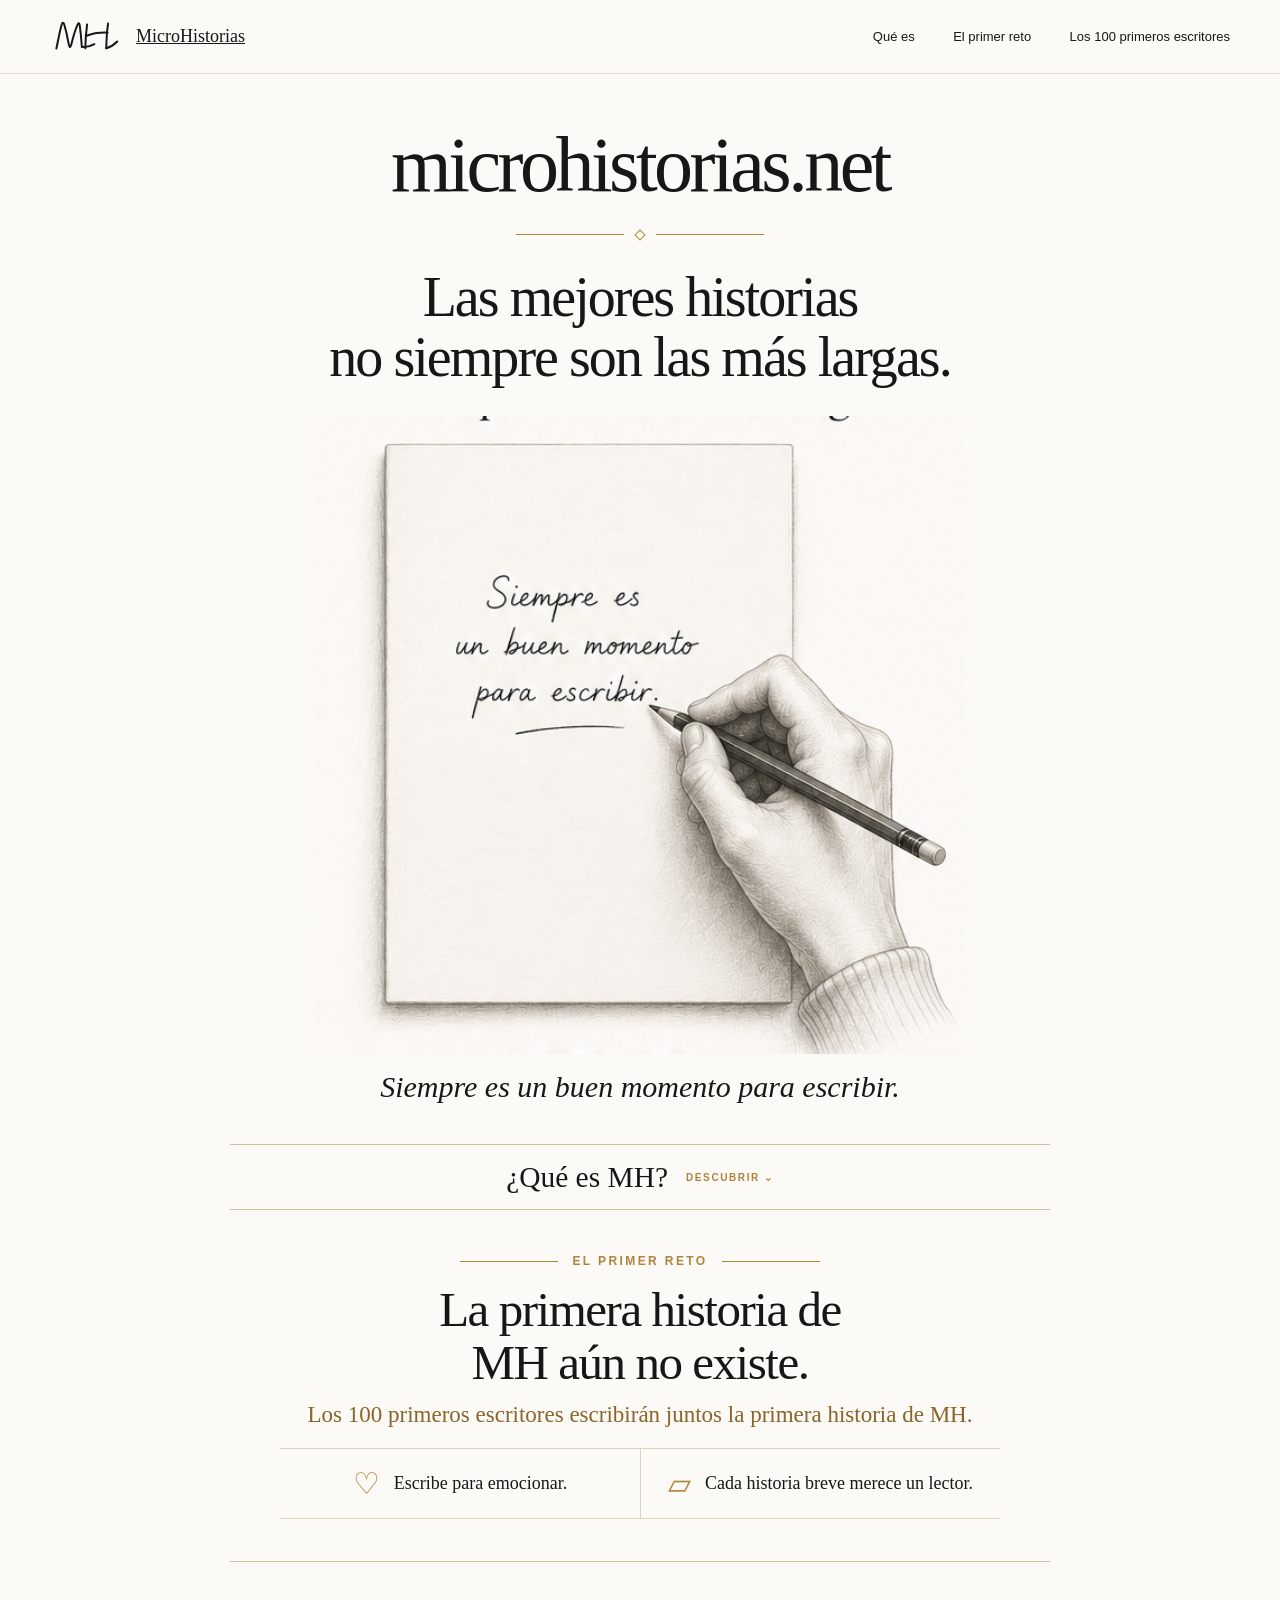
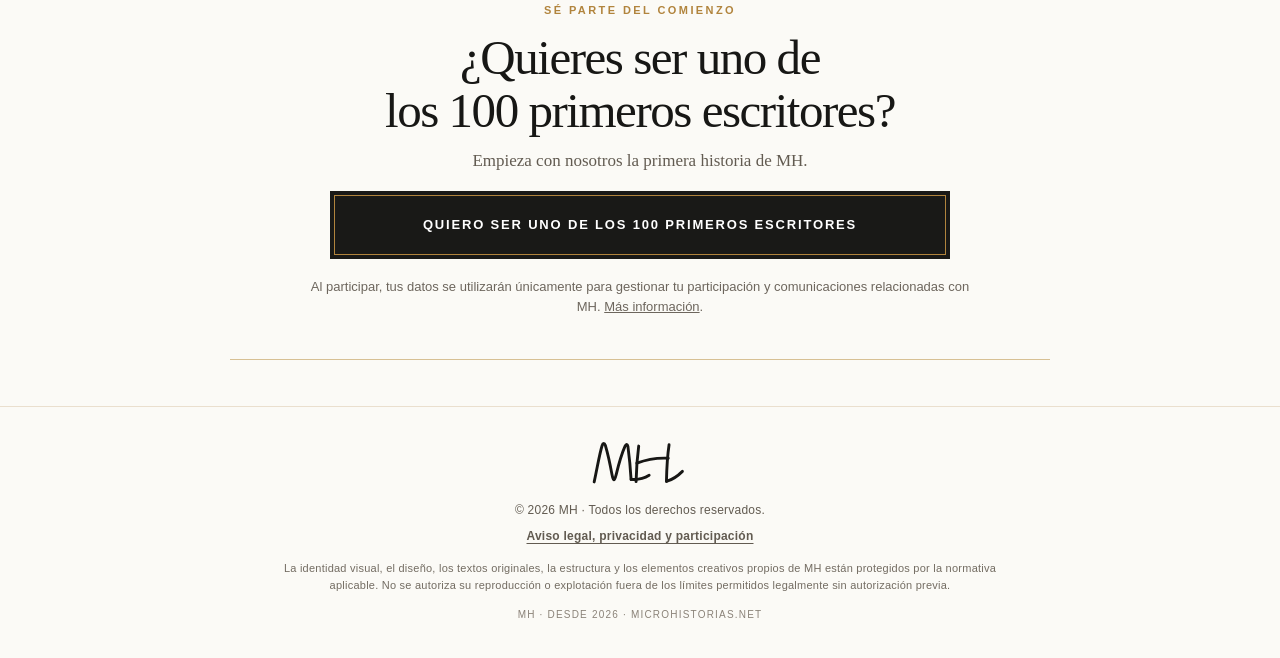
==== commit 3f42e039: "Add files via upload" ====
--- a/index.html
+++ b/index.html
@@ -4,20 +4,23 @@
   <meta charset="utf-8">
   <meta name="viewport" content="width=device-width, initial-scale=1">
   <meta name="theme-color" content="#fbfaf6">
-  <title>MicroHistorias — Historias breves que emocionan</title>
-  <meta name="description" content="MicroHistorias es una comunidad para escribir, leer y compartir historias breves. Los 100 primeros escritores crearán juntos la primera historia de la comunidad.">
-  <meta property="og:title" content="MicroHistorias">
+  <title>MH · MicroHistorias — Historias breves que emocionan</title>
+  <meta name="description" content="MH · MicroHistorias es una comunidad para escribir, leer y compartir historias breves. Los 100 primeros escritores crearán juntos la primera historia de la comunidad.">
+  <link rel="canonical" href="https://microhistorias.net/">
+  <meta property="og:title" content="MH · MicroHistorias">
   <meta property="og:description" content="Las mejores historias no siempre son las más largas.">
   <meta property="og:type" content="website">
   <meta property="og:url" content="https://microhistorias.net/">
+  <meta property="og:image" content="https://microhistorias.net/assets/social-share.jpg">
   <link rel="stylesheet" href="style.css">
 </head>
 <body>
   <header class="site-header">
-    <a class="brand" href="#inicio" aria-label="MicroHistorias">
-      <img src="assets/logo-mh.png" alt="MicroHistorias">
+    <a class="brand" href="#inicio" aria-label="MH · MicroHistorias">
+      <img class="mh-logo-small" src="assets/mh-manuscrito.svg" alt="MH">
+      <span class="brand-word">MicroHistorias</span>
     </a>
-    <nav>
+    <nav aria-label="Navegación principal">
       <a href="#que-es">Qué es</a>
       <a href="#reto">El primer reto</a>
       <a href="#participar">Los 100 primeros escritores</a>
@@ -26,26 +29,24 @@
 
   <main id="inicio">
     <section class="hero">
-      <div class="brand-large" aria-label="MicroHistorias">
-        <img src="assets/logo-mh.png" alt="MicroHistorias">
-      </div>
+      <div class="brand-large domain-title">microhistorias.net</div>
       <div class="ornament"><span></span><i></i><span></span></div>
       <h1>Las mejores historias<br>no siempre son las más largas.</h1>
-
       <div class="writing-wrap">
-        <img src="assets/mano-escritura.png" alt="Una mano escribiendo en una hoja">
+        <img src="assets/mano-escritura.png" alt="Una mano escribiendo sobre una hoja">
       </div>
+      <p class="hero-line">Siempre es un buen momento para escribir.</p>
     </section>
 
     <section class="about" id="que-es">
       <details>
         <summary>
-          <span>¿Qué es MicroHistorias?</span>
+          <span>¿Qué es MH?</span>
           <small>Descubrir ⌄</small>
         </summary>
         <div class="paper-note">
           <h2>Bienvenido.</h2>
-          <p>MicroHistorias nace para quienes creen que una buena historia no necesita muchas páginas.</p>
+          <p>MH nace para quienes creen que una buena historia no necesita muchas páginas.</p>
           <p>Es una comunidad para escribir, leer y compartir historias breves.</p>
           <p>Un lugar para emocionar con pocas palabras y descubrir el placer de escribir.</p>
         </div>
@@ -54,9 +55,8 @@
 
     <section class="challenge" id="reto">
       <div class="section-label"><span></span><b>El primer reto</b><span></span></div>
-      <h2>La primera historia de<br>MicroHistorias aún no existe.</h2>
-      <p class="lead">Los 100 primeros escritores escribirán juntos la primera historia de MicroHistorias.</p>
-
+      <h2>La primera historia de<br>MH aún no existe.</h2>
+      <p class="lead">Los 100 primeros escritores escribirán juntos la primera historia de MH.</p>
       <div class="principles">
         <div><strong>♡</strong><p>Escribe para emocionar.</p></div>
         <div><strong>▱</strong><p>Cada historia breve merece un lector.</p></div>
@@ -66,13 +66,20 @@
     <section class="participate" id="participar">
       <p class="eyebrow">Sé parte del comienzo</p>
       <h2>¿Quieres ser uno de<br>los 100 primeros escritores?</h2>
-      <p>Empieza con nosotros la primera historia de MicroHistorias.</p>
-      <a class="cta" href="mailto:info@microhistorias.net?subject=Quiero%20ser%20uno%20de%20los%20100%20primeros%20escritores&body=Hola%20MicroHistorias%2C%0A%0AQuiero%20ser%20uno%20de%20los%20100%20primeros%20escritores.%0A%0ANombre%3A%0A">
+      <p>Empieza con nosotros la primera historia de MH.</p>
+      <a class="cta" href="mailto:info@microhistorias.net?subject=Quiero%20participar%20en%20MH&body=Hola%20MH%2C%0A%0AQuiero%20participar%20en%20MH.%0A%0ANombre%3A%0A%0A---%0AAl%20enviar%20este%20correo%2C%20autorizo%20a%20MH%20a%20utilizar%20mi%20nombre%20y%20direcci%C3%B3n%20de%20correo%20exclusivamente%20para%20gestionar%20mi%20participaci%C3%B3n%20y%20enviarme%20comunicaciones%20directamente%20relacionadas%20con%20MH.%20Puedo%20solicitar%20la%20baja%20en%20cualquier%20momento%20escribiendo%20a%20info%40microhistorias.net.%20He%20le%C3%ADdo%20el%20Aviso%20legal%20y%20la%20Pol%C3%ADtica%20de%20Privacidad%20de%20MH.">
         Quiero ser uno de los 100 primeros escritores
       </a>
+      <p class="privacy-short">Al participar, tus datos se utilizarán únicamente para gestionar tu participación y comunicaciones relacionadas con MH. <a href="aviso-legal.html#privacidad">Más información</a>.</p>
     </section>
   </main>
 
-  <footer>microhistorias.net</footer>
+  <footer class="site-footer">
+    <img class="mh-logo-footer" src="assets/mh-manuscrito.svg" alt="MH">
+    <p>© 2026 MH · Todos los derechos reservados.</p>
+    <p><a class="legal-main-link" href="aviso-legal.html">Aviso legal, privacidad y participación</a></p>
+    <p class="legal-note">La identidad visual, el diseño, los textos originales, la estructura y los elementos creativos propios de MH están protegidos por la normativa aplicable. No se autoriza su reproducción o explotación fuera de los límites permitidos legalmente sin autorización previa.</p>
+    <p class="since">MH · Desde 2026 · microhistorias.net</p>
+  </footer>
 </body>
 </html>
--- a/style.css
+++ b/style.css
@@ -1,10 +1,267 @@
-:root{--paper:#fbfaf6;--ink:#171715;--gold:#ad7e2b;--line:#ddd2bf}
-*{box-sizing:border-box}html{scroll-behavior:smooth}body{margin:0;background:var(--paper);color:var(--ink);font-family:Georgia,"Times New Roman",serif}
-.site-header{position:sticky;top:0;z-index:20;min-height:68px;display:flex;align-items:center;justify-content:space-between;padding:0 max(24px,calc((100vw - 1120px)/2));background:rgba(251,250,246,.96);border-bottom:1px solid #eadfce}
-.site-header a{text-decoration:none;color:inherit}.brand{display:flex;align-items:center;min-height:68px}.brand img{display:block;width:78px;height:auto}.site-header nav{display:flex;gap:30px;font:12px Arial,sans-serif}.hero{width:min(1040px,calc(100% - 40px));margin:auto;text-align:center;padding:48px 0 28px}
-.brand-large{line-height:0}.brand-large img{display:block;width:min(430px,62vw);height:auto;margin:0 auto}.ornament{display:flex;align-items:center;justify-content:center;gap:12px;margin:22px 0 34px;color:var(--gold)}.ornament span{width:105px;height:1px;background:currentColor}.ornament i{width:8px;height:8px;border:1px solid currentColor;transform:rotate(45deg)}
-h1{font-size:clamp(42px,5.5vw,64px);line-height:1.05;font-weight:400;letter-spacing:-.035em;margin:0 0 28px}.writing-wrap{width:min(620px,100%);margin:auto;overflow:hidden}.writing-wrap img{width:100%;display:block}
-.about{width:min(820px,calc(100% - 40px));margin:8px auto 62px}.about details{border-top:1px solid #d7c094;border-bottom:1px solid #d7c094}.about summary{list-style:none;cursor:pointer;min-height:74px;display:flex;align-items:center;justify-content:center;gap:18px;font-size:clamp(24px,3vw,34px)}.about summary::-webkit-details-marker{display:none}.about summary small{color:var(--gold);font:700 11px Arial,sans-serif;letter-spacing:.14em;text-transform:uppercase}.paper-note{margin:0 0 26px;padding:46px 58px;background:#f6f1e8;border:1px solid #eadfce;box-shadow:0 16px 40px rgba(58,43,19,.05);font-family:"Bradley Hand","Segoe Print","Apple Chancery",cursive}.paper-note h2{font-size:42px;margin:0 0 18px;font-weight:400}.paper-note p{font-size:24px;line-height:1.5;margin:0 0 14px}
-.challenge{width:min(940px,calc(100% - 40px));margin:auto;text-align:center;padding:0 0 70px}.section-label{display:flex;justify-content:center;align-items:center;gap:14px;color:var(--gold);font:700 12px Arial,sans-serif;letter-spacing:.2em;text-transform:uppercase}.section-label span{width:100px;height:1px;background:currentColor}.challenge h2,.participate h2{font-size:clamp(36px,4.7vw,54px);line-height:1.07;font-weight:400;letter-spacing:-.03em;margin:18px 0 0}.lead{font-size:clamp(19px,2.4vw,25px);color:#79571e;max-width:760px;margin:15px auto 30px}.principles{width:min(720px,100%);margin:auto;display:grid;grid-template-columns:1fr 1fr;border-top:1px solid var(--line);border-bottom:1px solid var(--line)}.principles>div{display:flex;align-items:center;justify-content:center;gap:14px;padding:20px}.principles>div+div{border-left:1px solid var(--line)}.principles strong{color:var(--gold);font:30px Arial}.principles p{font-size:20px}
-.participate{width:min(820px,calc(100% - 40px));margin:0 auto 74px;padding:50px 36px;text-align:center;border-top:1px solid #d7c094;border-bottom:1px solid #d7c094}.eyebrow{color:var(--gold);font:700 12px Arial,sans-serif;letter-spacing:.2em;text-transform:uppercase}.participate>p:not(.eyebrow){font-size:18px;color:#625b51}.cta{display:inline-flex;align-items:center;justify-content:center;width:min(620px,100%);min-height:66px;padding:17px 24px;background:#191917;color:#fff;text-decoration:none;outline:1px solid var(--gold);outline-offset:-5px;font:700 14px Arial,sans-serif;letter-spacing:.12em;text-transform:uppercase}footer{text-align:center;border-top:1px solid #eadfce;padding:30px;font:12px Arial,sans-serif;letter-spacing:.24em}
-@media(max-width:620px){.site-header{padding:0 16px}.site-header nav{display:none}.brand img{width:68px}.hero{padding-top:30px;width:calc(100% - 28px)}.brand-large img{width:min(300px,74vw)}.ornament{margin:18px 0 26px}.ornament span{width:60px}h1{font-size:clamp(34px,10.5vw,44px);margin-bottom:18px}.writing-wrap{width:92%}.about,.challenge,.participate{width:calc(100% - 28px)}.about{margin-bottom:48px}.about summary{min-height:64px;flex-direction:column;gap:4px;font-size:25px}.paper-note{padding:32px 22px}.paper-note h2{font-size:34px}.paper-note p{font-size:20px}.challenge{padding-bottom:54px}.section-label span{width:44px}.challenge h2,.participate h2{font-size:clamp(33px,10vw,43px)}.lead{font-size:18px;max-width:320px}.principles{grid-template-columns:1fr}.principles>div+div{border-left:0;border-top:1px solid var(--line)}.participate{padding:40px 18px}.cta{font-size:12px;letter-spacing:.09em}}
+:root{
+  --paper:#fbfaf6;
+  --ink:#171715;
+  --gold:#b1843d;
+  --line:#dfd2bd;
+  --soft:#f6f1e8;
+  --muted:#625b51;
+}
+*{box-sizing:border-box}
+html{scroll-behavior:smooth;scroll-padding-top:88px}
+body{margin:0;background:var(--paper);color:var(--ink);font-family:Georgia,"Times New Roman",serif;-webkit-font-smoothing:antialiased}
+a{color:inherit}
+.site-header{position:sticky;top:0;z-index:50;min-height:74px;display:flex;align-items:center;justify-content:space-between;gap:28px;padding:0 max(24px,calc((100vw - 1180px)/2));background:rgba(251,250,246,.96);border-bottom:1px solid #eadfce;backdrop-filter:blur(10px)}
+.brand-mark{display:block;width:76px;height:48px;flex:0 0 auto;text-decoration:none}
+.brand-mark svg{display:block;width:100%;height:100%;overflow:visible}
+.brand-mark text{font:italic 64px "Brush Script MT","Segoe Script","Snell Roundhand",cursive;fill:var(--ink)}
+.brand-mark path{fill:none;stroke:var(--ink);stroke-width:2;stroke-linecap:round}
+.site-header nav{display:flex;align-items:center;gap:clamp(24px,3vw,46px);font:13px Arial,sans-serif;white-space:nowrap}
+.site-header nav a{text-decoration:none}.site-header nav a:hover{opacity:.58}
+.menu-toggle{display:none;border:0;background:transparent;color:var(--ink);font:13px Arial,sans-serif;padding:10px 0}
+.hero{width:min(1040px,calc(100% - 40px));margin:auto;text-align:center;padding:44px 0 2px}
+.brand-large{font-size:clamp(56px,7vw,92px);letter-spacing:-.055em;line-height:.94;margin:0}
+.ornament{display:flex;align-items:center;justify-content:center;gap:12px;margin:25px 0 29px;color:var(--gold)}
+.ornament span{width:108px;height:1px;background:currentColor}.ornament i{width:8px;height:8px;border:1px solid currentColor;transform:rotate(45deg)}
+h1{font-size:clamp(38px,4.45vw,56px);line-height:1.07;font-weight:400;letter-spacing:-.035em;margin:0 0 20px}
+.writing-wrap{width:min(570px,92%);margin:0 auto;overflow:hidden}.writing-wrap img{width:100%;height:auto;display:block}
+.about{width:min(820px,calc(100% - 40px));margin:-4px auto 42px}
+.about details{border-top:1px solid #d7c094;border-bottom:1px solid #d7c094}
+.about summary{list-style:none;cursor:pointer;min-height:64px;display:flex;align-items:center;justify-content:center;gap:18px;font-size:clamp(22px,2.3vw,30px)}
+.about summary::-webkit-details-marker{display:none}.about summary::marker{content:""}
+.about summary small{color:var(--gold);font:700 10px Arial,sans-serif;letter-spacing:.16em;text-transform:uppercase}
+.paper-note{margin:0 0 22px;padding:38px 48px;background:var(--soft);border:1px solid #eadfce;box-shadow:0 14px 36px rgba(58,43,19,.045);font-family:"Bradley Hand","Segoe Print","Apple Chancery",cursive}
+.paper-note h2{font-size:38px;margin:0 0 14px;font-weight:400}.paper-note p{font-size:22px;line-height:1.45;margin:0 0 12px}
+.challenge{width:min(940px,calc(100% - 40px));margin:auto;text-align:center;padding:0 0 38px}
+.section-label{display:flex;justify-content:center;align-items:center;gap:14px;color:var(--gold);font:700 12px Arial,sans-serif;letter-spacing:.2em;text-transform:uppercase}
+.section-label span{width:98px;height:1px;background:currentColor}
+.challenge h2,.participate h2{font-size:clamp(34px,4vw,49px);line-height:1.07;font-weight:400;letter-spacing:-.03em;margin:16px 0 0}
+.lead{font-size:clamp(18px,2vw,23px);color:#8a6428;max-width:760px;margin:13px auto 20px}
+.principles{width:min(720px,100%);margin:auto;display:grid;grid-template-columns:1fr 1fr;border-top:1px solid var(--line);border-bottom:1px solid var(--line)}
+.principles>div{display:flex;align-items:center;justify-content:center;gap:14px;padding:17px 20px}.principles>div+div{border-left:1px solid var(--line)}
+.principles strong{color:var(--gold);font:30px Arial}.principles p{font-size:18px;margin:0}
+.participate{width:min(820px,calc(100% - 40px));margin:0 auto 50px;padding:34px 36px 42px;text-align:center;border-top:1px solid #d7c094;border-bottom:1px solid #d7c094}
+.eyebrow{color:var(--gold);font:700 11px Arial,sans-serif;letter-spacing:.22em;text-transform:uppercase;margin:0 0 10px}
+.participate>p:not(.eyebrow){font-size:17px;color:var(--muted);margin:14px 0 20px}
+.cta{display:inline-flex;align-items:center;justify-content:center;width:min(620px,100%);min-height:68px;padding:17px 24px;background:#191917;color:#fff;text-decoration:none;outline:1px solid var(--gold);outline-offset:-5px;font:700 13px/1.35 Arial,sans-serif;letter-spacing:.14em;text-transform:uppercase;transition:transform .18s ease,opacity .18s ease}
+.cta:hover{transform:translateY(-1px);opacity:.92}
+.faq{width:min(820px,calc(100% - 40px));margin:0 auto 62px;text-align:center}
+.faq>h2{font-size:42px;font-weight:400;margin:0 0 22px}.faq>.eyebrow{margin-bottom:5px}
+.faq details{text-align:left;border-top:1px solid var(--line);padding:0}.faq details:last-child{border-bottom:1px solid var(--line)}
+.faq summary{cursor:pointer;list-style:none;font-size:20px;padding:19px 42px 19px 0;position:relative}.faq summary::-webkit-details-marker{display:none}.faq summary::marker{content:""}
+.faq summary::after{content:"+";position:absolute;right:4px;top:16px;color:var(--gold);font:26px Arial,sans-serif}.faq details[open] summary::after{content:"−"}
+.faq p{font-size:17px;line-height:1.55;color:var(--muted);margin:0;padding:0 44px 20px 0}
+footer{text-align:center;border-top:1px solid #eadfce;padding:24px 20px 30px;font:12px Arial,sans-serif;color:var(--muted)}
+footer p{margin:4px 0}.footer-flourish{color:var(--gold);font-size:22px;margin-bottom:6px}.domain{letter-spacing:.22em;color:var(--ink);margin-top:12px}
+@media(max-width:760px){
+  html{scroll-padding-top:68px}
+  .site-header{min-height:64px;padding:0 16px;align-items:center}
+  .brand-mark{width:64px;height:42px}
+  .menu-toggle{display:block}
+  .site-header nav{position:absolute;left:0;right:0;top:64px;display:none;flex-direction:column;align-items:flex-start;gap:0;padding:8px 18px 16px;background:rgba(251,250,246,.99);border-bottom:1px solid #eadfce;white-space:normal}
+  .site-header nav.is-open{display:flex}.site-header nav a{width:100%;padding:12px 0;border-bottom:1px solid #eee4d5}
+  .hero{padding-top:28px;width:calc(100% - 28px)}
+  .brand-large{font-size:clamp(48px,15vw,66px)}
+  .ornament{margin:18px 0 22px}.ornament span{width:58px}
+  h1{font-size:clamp(31px,9.5vw,41px);margin-bottom:12px}
+  .writing-wrap{width:min(430px,100%)}
+  .about,.challenge,.participate,.faq{width:calc(100% - 28px)}
+  .about{margin-top:0;margin-bottom:36px}.about summary{min-height:58px;flex-direction:column;gap:3px;font-size:23px}.paper-note{padding:28px 20px}.paper-note h2{font-size:32px}.paper-note p{font-size:19px}
+  .challenge{padding-bottom:34px}.section-label span{width:44px}.challenge h2,.participate h2{font-size:clamp(31px,9.2vw,40px)}.lead{font-size:17px;max-width:320px}
+  .principles{grid-template-columns:1fr}.principles>div{padding:14px}.principles>div+div{border-left:0;border-top:1px solid var(--line)}.principles p{font-size:17px}
+  .participate{padding:28px 14px 34px;margin-bottom:42px}.participate>p:not(.eyebrow){font-size:16px}.cta{min-height:62px;font-size:11px;letter-spacing:.09em;padding:15px 16px}
+  .faq{margin-bottom:46px}.faq>h2{font-size:36px}.faq summary{font-size:18px;padding:17px 36px 17px 0}.faq p{font-size:16px;padding-right:28px}
+}
+@media(prefers-reduced-motion:reduce){html{scroll-behavior:auto}.cta{transition:none}}
+
+
+/* ===== MH V3 ===== */
+.mh-mark,.mh-hero,.footer-mark{
+  font-family:"Bradley Hand","Segoe Print","Apple Chancery","Snell Roundhand",cursive;
+  font-style:italic;
+  font-weight:400;
+}
+.brand{display:flex;align-items:center;gap:12px}
+.mh-mark{font-size:38px;line-height:1;transform:rotate(-5deg);letter-spacing:-.08em}
+.brand-word{font-size:18px}
+.mh-hero{font-size:clamp(72px,10vw,120px);line-height:.8;margin-bottom:18px;transform:rotate(-4deg);letter-spacing:-.09em}
+.hero-line{font-size:clamp(22px,2.6vw,30px);font-style:italic;margin:16px 0 8px}
+.privacy-short{max-width:680px;margin:18px auto 0 !important;font:13px/1.55 Arial,sans-serif !important;color:#6d665d !important}
+.privacy-short a{color:inherit}
+.faq{width:min(820px,calc(100% - 40px));margin:0 auto 72px;padding-top:8px}
+.faq>.eyebrow{text-align:center}
+.faq details{border-top:1px solid var(--line);padding:0}
+.faq details:last-child{border-bottom:1px solid var(--line)}
+.faq summary{cursor:pointer;list-style:none;padding:22px 4px;font-size:21px;display:flex;justify-content:space-between;gap:20px}
+.faq summary::-webkit-details-marker{display:none}
+.faq summary::after{content:"+";font:24px Arial,sans-serif;color:var(--gold)}
+.faq details[open] summary::after{content:"−"}
+.faq details p{font-size:17px;line-height:1.55;color:#625b51;margin:0 4px 22px;max-width:720px}
+.site-footer{text-align:center;border-top:1px solid #eadfce;padding:34px 20px 38px;font:12px/1.6 Arial,sans-serif;letter-spacing:.02em}
+.footer-mark{font-size:52px;line-height:1;margin-bottom:8px;transform:rotate(-4deg)}
+.site-footer nav{display:flex;justify-content:center;gap:18px;flex-wrap:wrap;margin:10px 0 16px}
+.site-footer a{color:inherit}
+.legal-note{max-width:850px;margin:0 auto;color:#736c62;font-size:11px}
+.since{margin-top:16px;letter-spacing:.12em;text-transform:uppercase;font-size:10px;color:#8b8379}
+.legal-page{width:min(820px,calc(100% - 40px));margin:0 auto;padding:72px 0 90px}
+.legal-page .mh-hero{font-size:72px;text-align:center}
+.legal-page h1{font-size:clamp(38px,5vw,56px);text-align:center;margin-bottom:34px}
+.legal-page h2{font-size:28px;font-weight:400;margin:34px 0 12px}
+.legal-page p,.legal-page li{font-size:17px;line-height:1.65}
+.legal-page .legal-disclaimer{margin-top:42px;padding-top:20px;border-top:1px solid var(--line);font:13px/1.6 Arial,sans-serif;color:#6f685f}
+.legal-page .back{display:inline-block;margin-top:36px;font:13px Arial,sans-serif;color:inherit}
+@media(max-width:620px){
+  .mh-mark{font-size:34px}
+  .brand-word{display:none}
+  .mh-hero{font-size:72px;margin-bottom:12px}
+  .hero-line{font-size:21px}
+  .site-footer nav{gap:12px}
+}
+
+/* ===== MH V4 ===== */
+.legal-main-link{font-weight:700;text-underline-offset:3px}
+.legal-intro{text-align:center;color:#6f685f;max-width:650px;margin:-12px auto 30px}
+.legal-index{display:flex;justify-content:center;gap:10px 18px;flex-wrap:wrap;margin:0 auto 46px;padding:18px 0;border-top:1px solid var(--line);border-bottom:1px solid var(--line);font:12px Arial,sans-serif;text-transform:uppercase;letter-spacing:.09em}
+.legal-index a{color:inherit;text-decoration:none}
+.legal-page section{scroll-margin-top:90px}
+.legal-page section+section{margin-top:42px}
+@media(max-width:620px){
+  .legal-index{justify-content:flex-start}
+}
+
+/* ===== MH V5 CORRECCIONES ===== */
+.mh-logo-small{
+  width:76px;
+  height:auto;
+  display:block;
+}
+.mh-logo-hero{
+  width:min(300px,55vw);
+  height:auto;
+  display:block;
+  margin:0 auto 12px;
+}
+.mh-logo-footer{
+  width:110px;
+  height:auto;
+  display:block;
+  margin:0 auto 8px;
+}
+.brand{
+  display:flex;
+  align-items:center;
+  gap:10px;
+}
+.brand-word{
+  font-size:18px;
+}
+.hero{
+  width:min(1040px,calc(100% - 40px));
+  margin:0 auto;
+  text-align:center;
+  padding:46px 0 20px;
+}
+.brand-large{
+  margin-top:0;
+}
+.writing-wrap{
+  width:min(650px,92%);
+  margin:28px auto 0;
+  display:flex;
+  justify-content:center;
+  align-items:center;
+  overflow:visible;
+}
+.writing-wrap img{
+  width:100%;
+  max-width:650px;
+  height:auto;
+  display:block;
+  margin:0 auto;
+  object-fit:contain;
+  object-position:center;
+}
+.hero-line{
+  margin:16px auto 6px;
+}
+.about{
+  margin-top:14px;
+  margin-bottom:44px;
+}
+.challenge{
+  padding-bottom:42px;
+}
+.participate{
+  margin-bottom:46px;
+  padding-top:42px;
+  padding-bottom:42px;
+}
+.site-footer{
+  padding-top:28px;
+  padding-bottom:28px;
+}
+.site-footer p{
+  margin:7px auto;
+}
+.legal-note{
+  max-width:760px;
+  margin-top:14px !important;
+  line-height:1.55;
+}
+.since{
+  margin-top:12px !important;
+}
+.faq{display:none!important}
+
+@media(max-width:620px){
+  .site-header{
+    min-height:60px;
+  }
+  .mh-logo-small{
+    width:60px;
+  }
+  .brand-word{
+    display:none;
+  }
+  .hero{
+    padding-top:24px;
+    width:calc(100% - 24px);
+  }
+  .mh-logo-hero{
+    width:min(240px,62vw);
+    margin-bottom:8px;
+  }
+  .writing-wrap{
+    width:96%;
+    margin-top:18px;
+  }
+  .about{
+    margin-top:6px;
+    margin-bottom:36px;
+  }
+  .challenge{
+    padding-bottom:34px;
+  }
+  .participate{
+    margin-bottom:34px;
+    padding:34px 16px;
+  }
+  .mh-logo-footer{
+    width:90px;
+  }
+  .legal-note{
+    max-width:95%;
+  }
+}
+
+/* MH V6: el dominio sustituye al monograma gigante del hero */
+.domain-title{
+  font-size:clamp(42px,6.2vw,78px);
+  font-weight:400;
+  letter-spacing:-.045em;
+  line-height:1.05;
+  margin:4px auto 20px;
+  overflow-wrap:anywhere;
+}
+@media(max-width:620px){
+  .domain-title{font-size:clamp(32px,9vw,48px);letter-spacing:-.04em;margin:4px auto 16px;}
+}
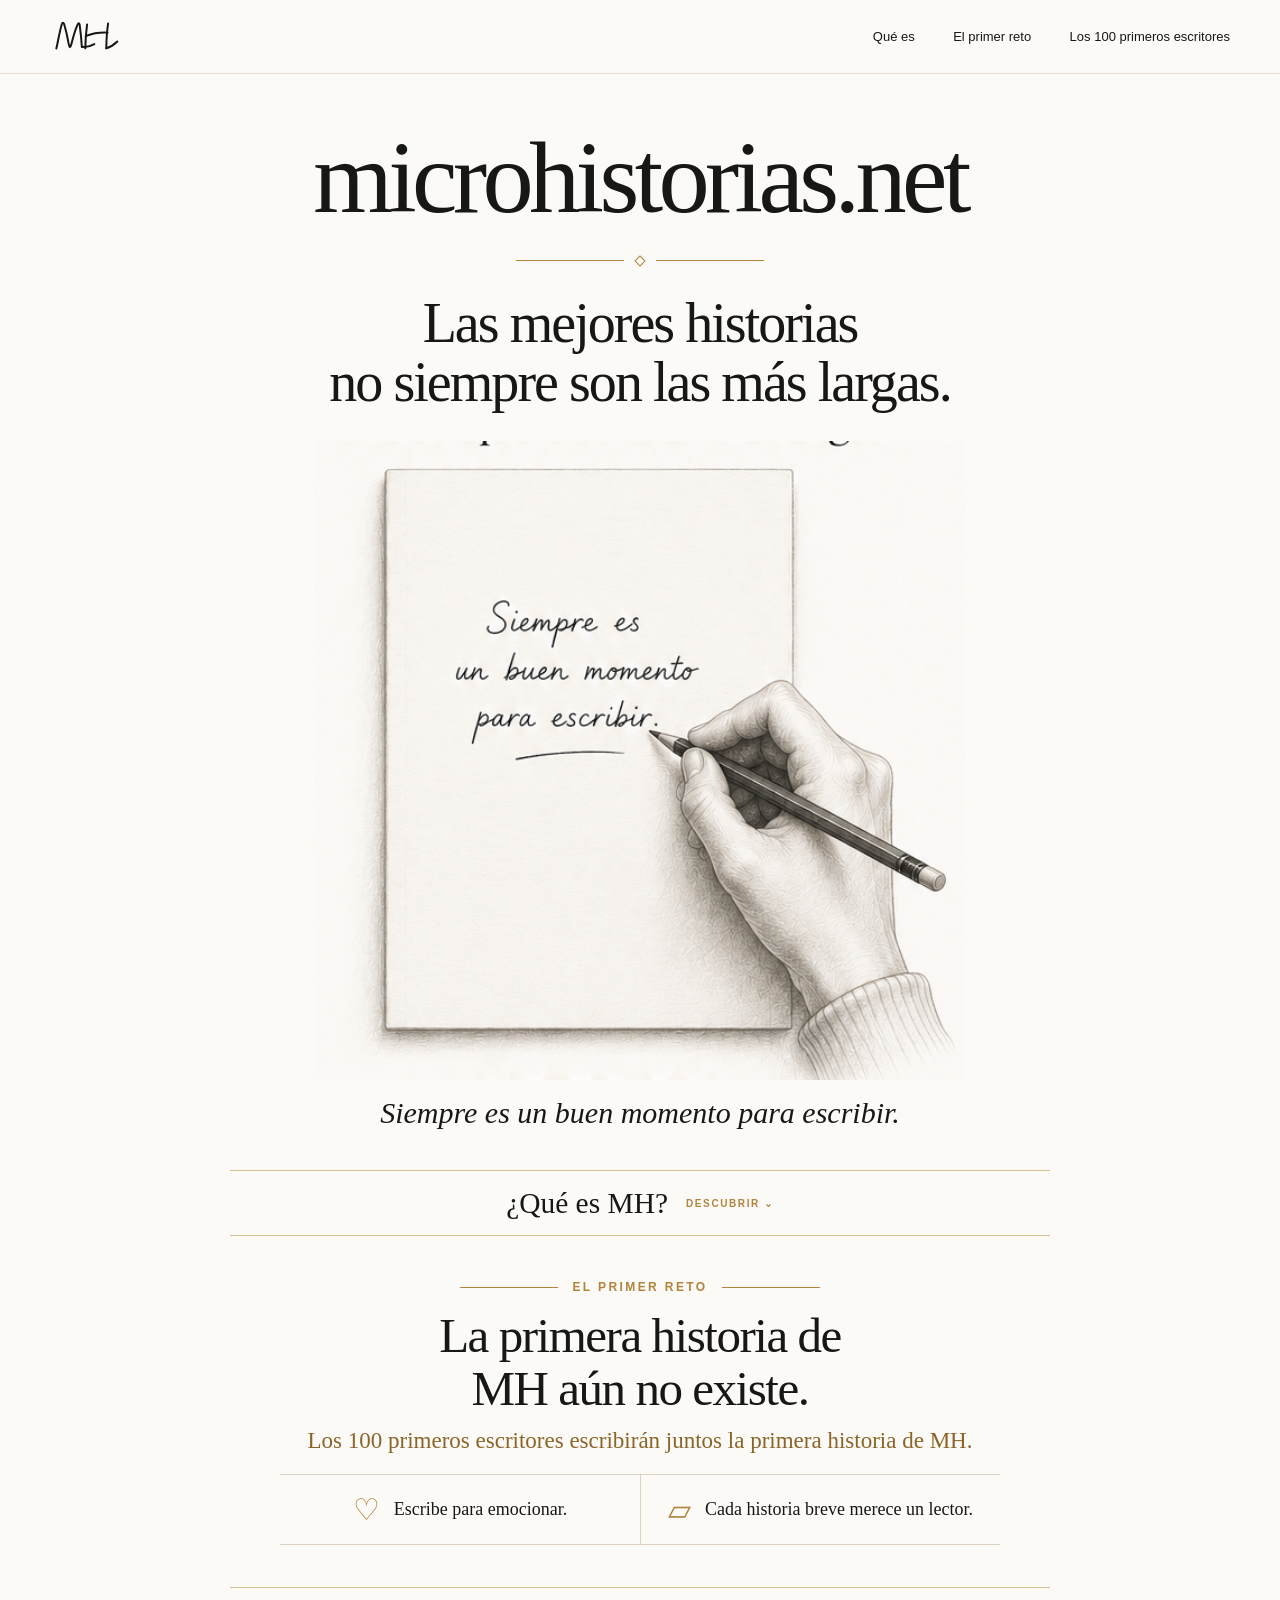
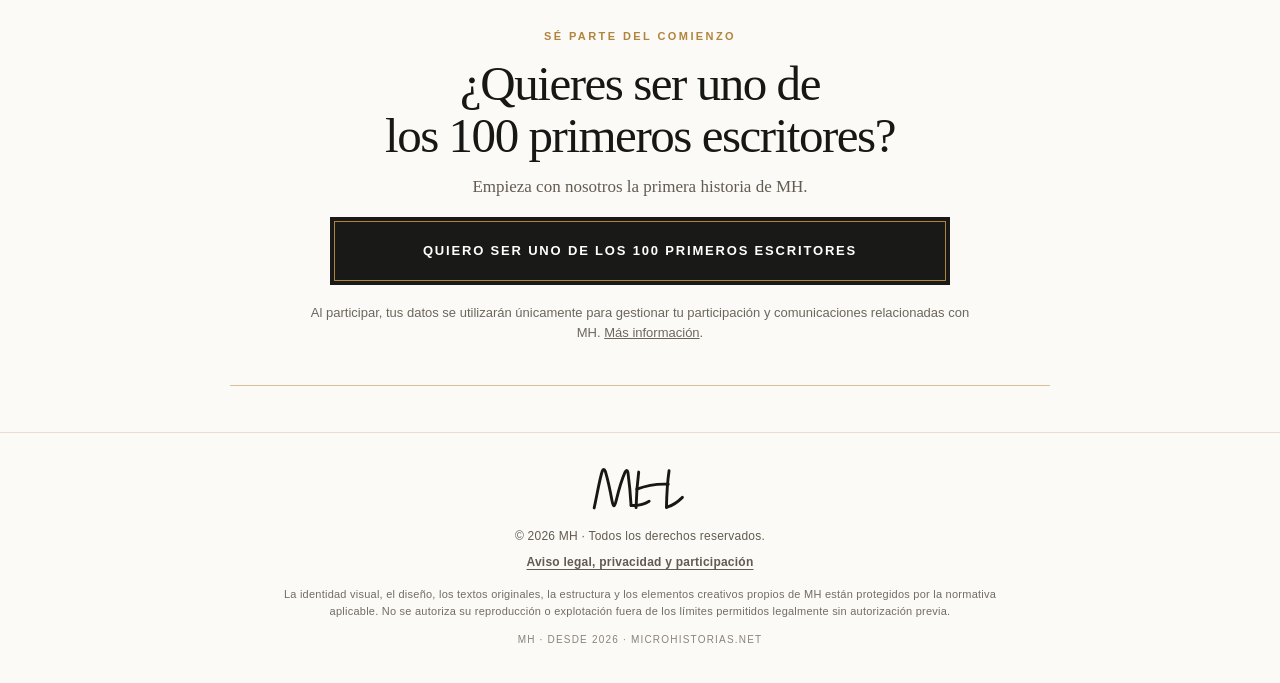
==== commit ef933980: "Add files via upload" ====
--- a/index.html
+++ b/index.html
@@ -18,7 +18,6 @@
   <header class="site-header">
     <a class="brand" href="#inicio" aria-label="MH · MicroHistorias">
       <img class="mh-logo-small" src="assets/mh-manuscrito.svg" alt="MH">
-      <span class="brand-word">MicroHistorias</span>
     </a>
     <nav aria-label="Navegación principal">
       <a href="#que-es">Qué es</a>
--- a/style.css
+++ b/style.css
@@ -255,7 +255,7 @@
 
 /* MH V6: el dominio sustituye al monograma gigante del hero */
 .domain-title{
-  font-size:clamp(42px,6.2vw,78px);
+  font-size:clamp(60px,8vw,112px);
   font-weight:400;
   letter-spacing:-.045em;
   line-height:1.05;
@@ -263,5 +263,5 @@
   overflow-wrap:anywhere;
 }
 @media(max-width:620px){
-  .domain-title{font-size:clamp(32px,9vw,48px);letter-spacing:-.04em;margin:4px auto 16px;}
-}
+  .domain-title{font-size:clamp(40px,10vw,58px);letter-spacing:-.04em;margin:4px auto 16px;}
+}
